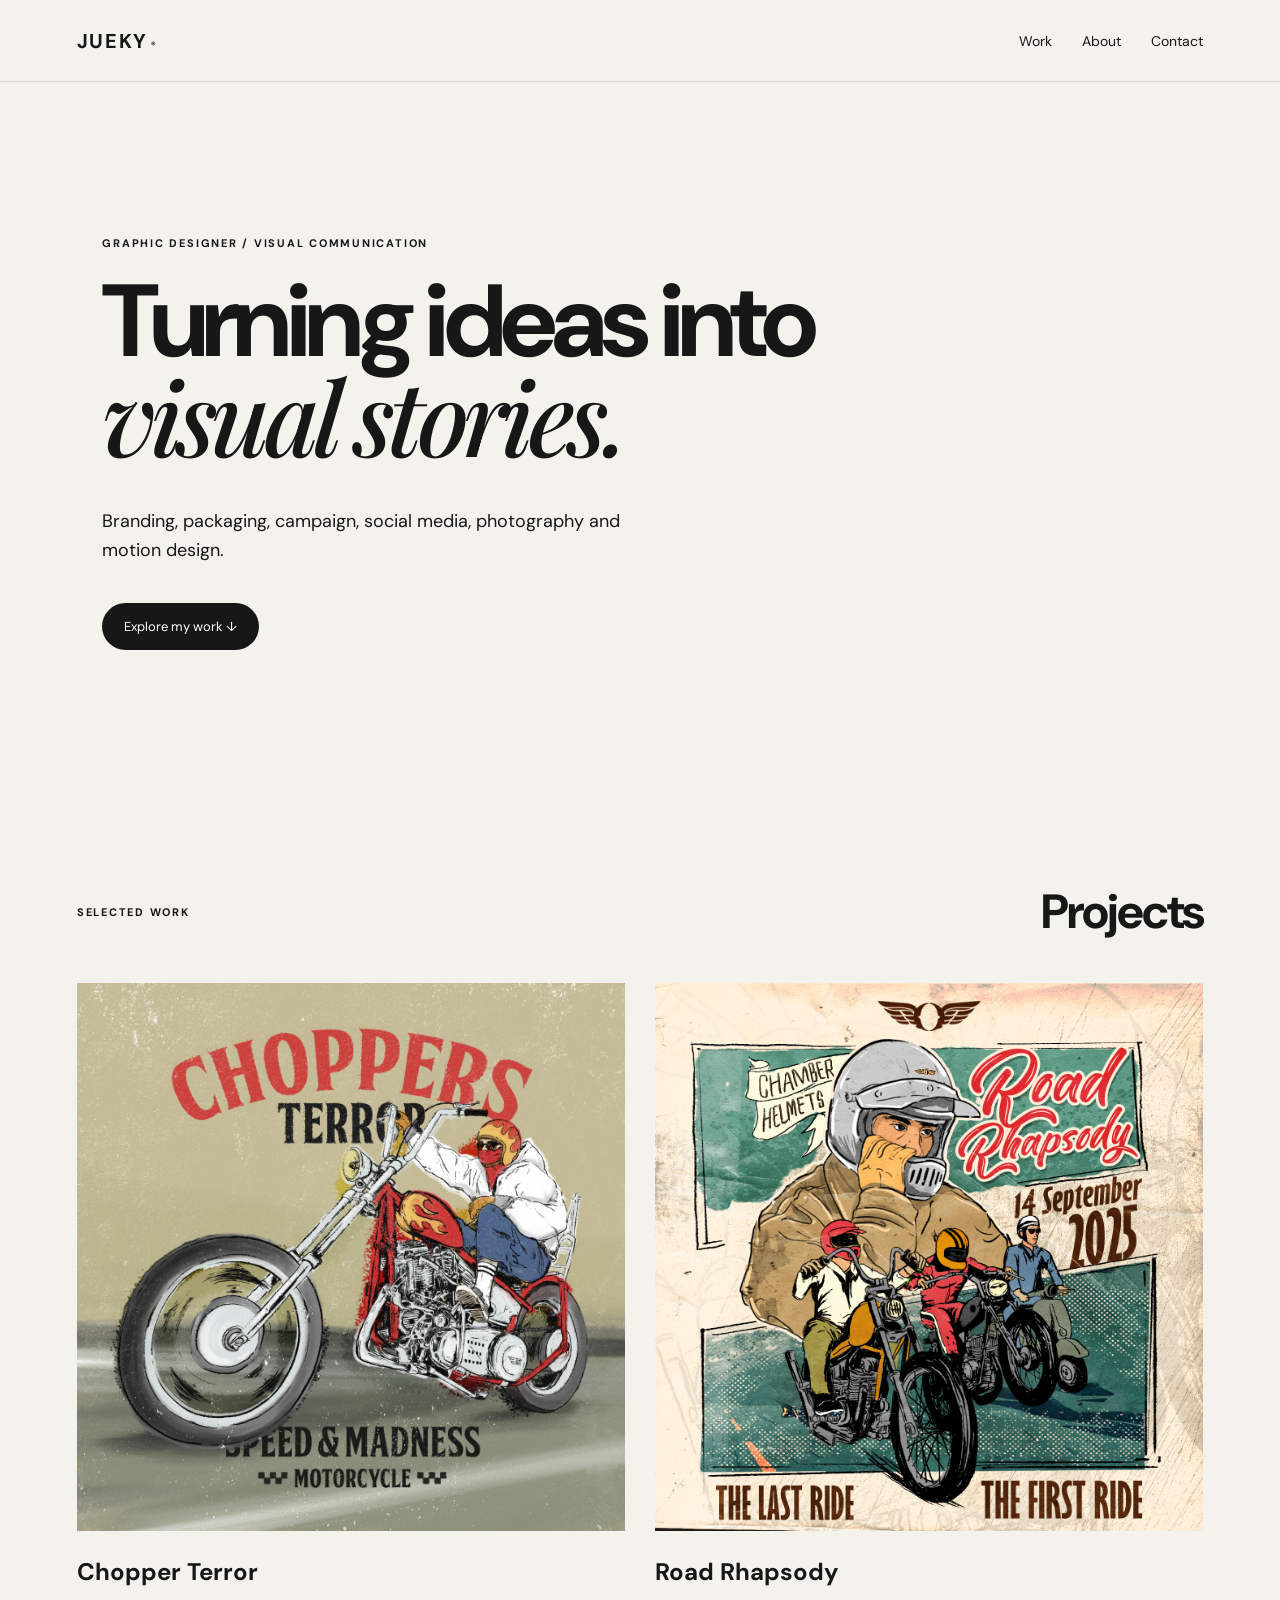
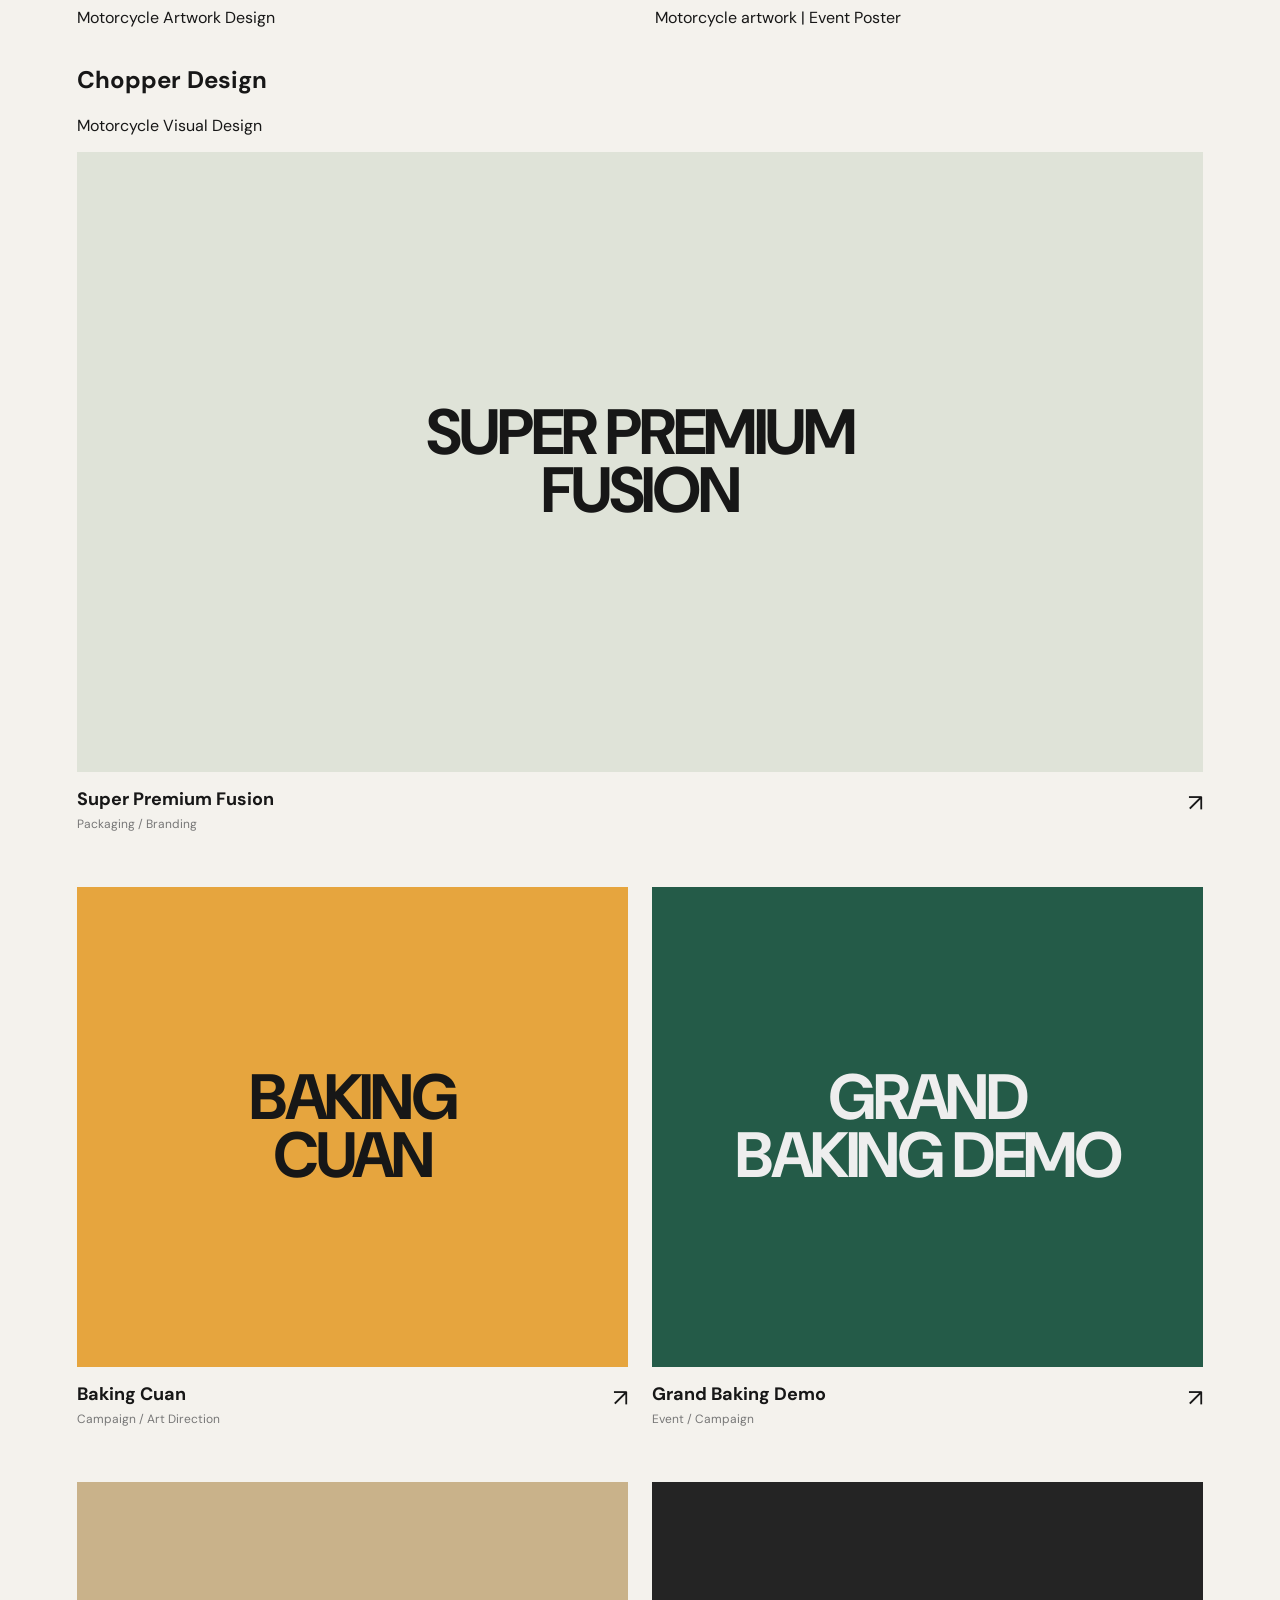
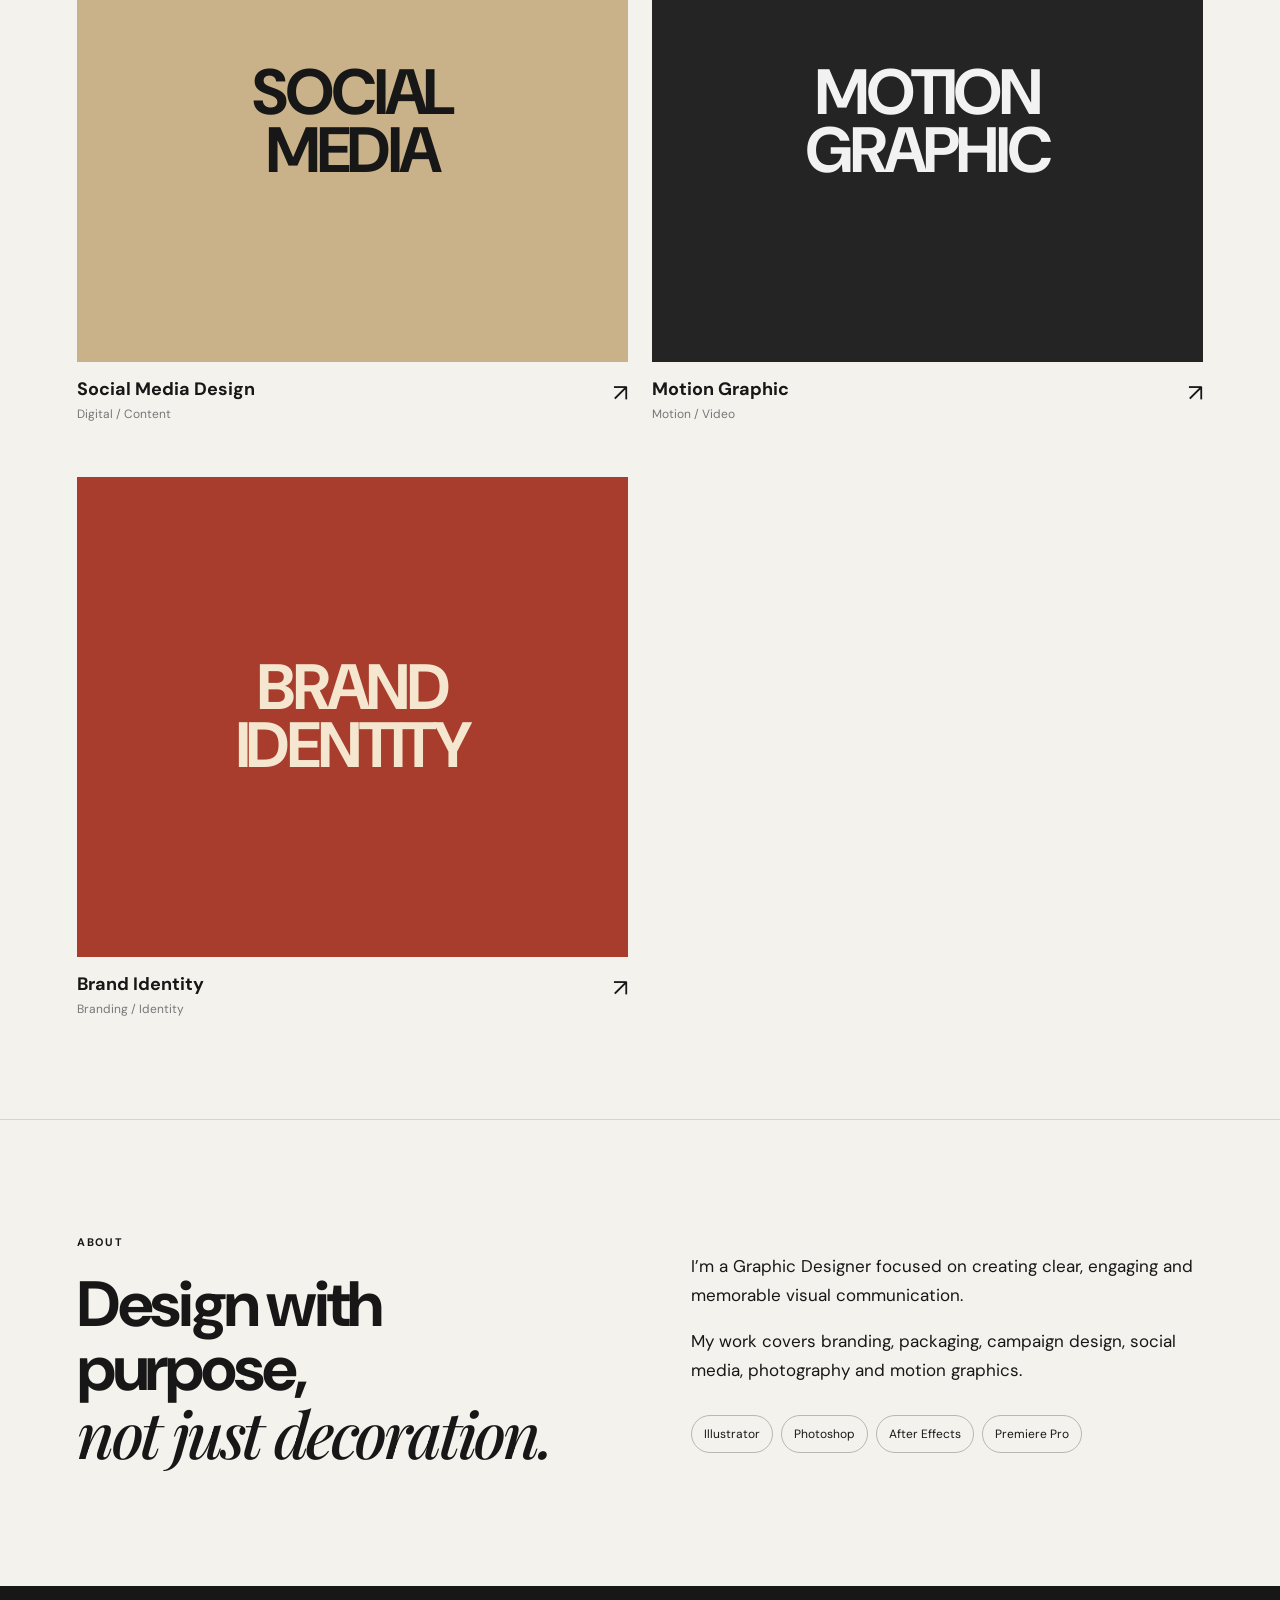
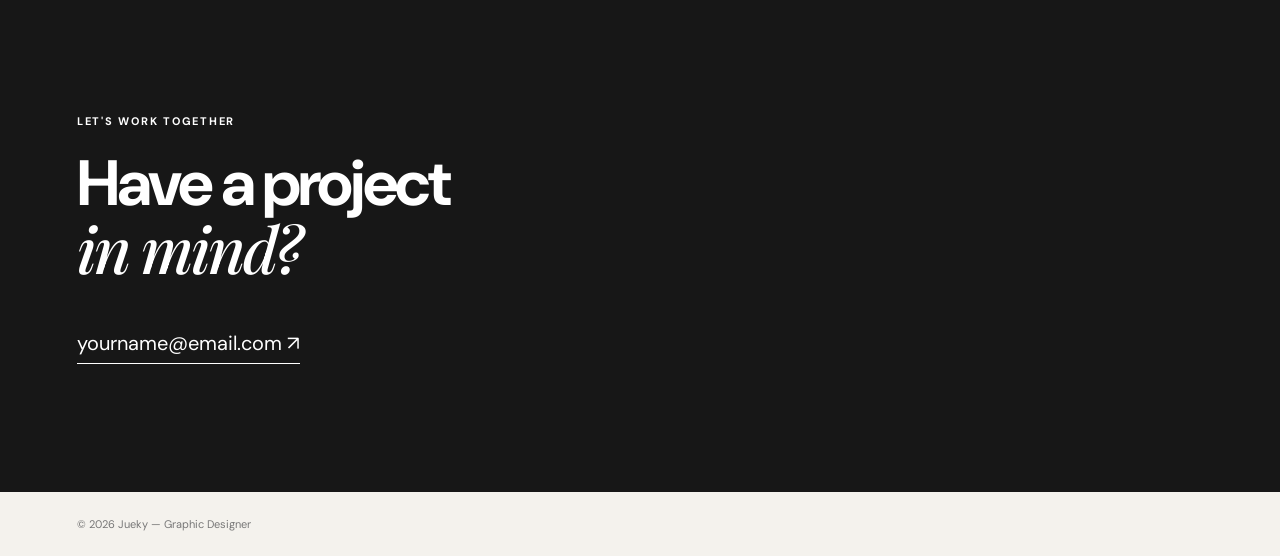
==== index.html @ 204e3066 "Update index.html" ====
<!DOCTYPE html>
<html lang="id">
<head>
  <meta charset="UTF-8">
  <meta name="viewport" content="width=device-width, initial-scale=1.0">
  <title>Jueky — Graphic Designer</title>
  <meta name="description" content="Portfolio Graphic Designer — Branding, Packaging, Campaign, Social Media & Motion.">
  <link rel="stylesheet" href="style.css">
</head>
<body>
<header class="nav">
  <a class="logo" href="index.html">JUEKY<span>®</span></a>
  <nav>
    <a href="#work">Work</a>
    <a href="#about">About</a>
    <a href="#contact">Contact</a>
  </nav>
</header>

<main>
  <section class="hero">
    <p class="eyebrow">GRAPHIC DESIGNER / VISUAL COMMUNICATION</p>
    <h1>Turning ideas into<br><em>visual stories.</em></h1>
    <p class="intro">Branding, packaging, campaign, social media, photography and motion design.</p>
    <a class="button" href="#work">Explore my work ↓</a>
  </section>

  <section id="work" class="work">
    <div class="section-head">
      <p class="eyebrow">SELECTED WORK</p>
      <h2>Projects</h2>
    </div>
<div style="display: flex; gap: 30px; flex-wrap: wrap;">
    <div style="flex: 1; min-width: 300px;">
        <img src="images/CHOPER.jpg"
             alt="Chopper Design"
             style="width:100%; height:auto;">
        <h2>Chopper Terror</h2>
        <p>Motorcycle Artwork Design</p>
    </div>
      <div style="flex: 1; min-width: 300px;">
        <img src="images/Flyer.jpg"
             alt="Flyer Design"
             style="width:100%; height:auto;">
        <h2>Road Rhapsody</h2>
        <p>Motorcycle artwork | Event Poster </p>
    </div>

</div>
<h2>Chopper Design</h2>
<p>Motorcycle Visual Design</p>
    <div class="grid">
      <a class="project project-large" href="project.html?id=super-premium">
        <div class="thumb thumb-1"><span>SUPER PREMIUM<br>FUSION</span></div>
        <div class="project-info"><div><h3>Super Premium Fusion</h3><p>Packaging / Branding</p></div><span>↗</span></div>
      </a>

      <a class="project" href="project.html?id=baking-cuan">
        <div class="thumb thumb-2"><span>BAKING<br>CUAN</span></div>
        <div class="project-info"><div><h3>Baking Cuan</h3><p>Campaign / Art Direction</p></div><span>↗</span></div>
      </a>

      <a class="project" href="project.html?id=grand-baking">
        <div class="thumb thumb-3"><span>GRAND<br>BAKING DEMO</span></div>
        <div class="project-info"><div><h3>Grand Baking Demo</h3><p>Event / Campaign</p></div><span>↗</span></div>
      </a>

      <a class="project" href="project.html?id=social">
        <div class="thumb thumb-4"><span>SOCIAL<br>MEDIA</span></div>
        <div class="project-info"><div><h3>Social Media Design</h3><p>Digital / Content</p></div><span>↗</span></div>
      </a>

      <a class="project" href="project.html?id=motion">
        <div class="thumb thumb-5"><span>MOTION<br>GRAPHIC</span></div>
        <div class="project-info"><div><h3>Motion Graphic</h3><p>Motion / Video</p></div><span>↗</span></div>
      </a>

      <a class="project" href="project.html?id=branding">
        <div class="thumb thumb-6"><span>BRAND<br>IDENTITY</span></div>
        <div class="project-info"><div><h3>Brand Identity</h3><p>Branding / Identity</p></div><span>↗</span></div>
      </a>
    </div>
  </section>

  <section id="about" class="about">
    <div><p class="eyebrow">ABOUT</p><h2>Design with purpose,<br><em>not just decoration.</em></h2></div>
    <div class="about-copy">
      <p>I’m a Graphic Designer focused on creating clear, engaging and memorable visual communication.</p>
      <p>My work covers branding, packaging, campaign design, social media, photography and motion graphics.</p>
      <div class="skills"><span>Illustrator</span><span>Photoshop</span><span>After Effects</span><span>Premiere Pro</span></div>
    </div>
  </section>

  <section id="contact" class="contact">
    <p class="eyebrow">LET'S WORK TOGETHER</p>
    <h2>Have a project<br><em>in mind?</em></h2>
    <a class="contact-link" href="mailto:yourname@email.com">yourname@email.com ↗</a>
  </section>
</main>

<footer>© 2026 Jueky — Graphic Designer</footer>
<script src="script.js"></script>
</body>
</html>
---- style.css ----
@import url('https://fonts.googleapis.com/css2?family=DM+Sans:wght@400;500;700&family=Playfair+Display:ital,wght@0,500;1,500&display=swap');
*{box-sizing:border-box}html{scroll-behavior:smooth}body{margin:0;background:#f4f2ed;color:#171717;font-family:"DM Sans",sans-serif}.nav{height:82px;padding:0 6vw;display:flex;align-items:center;justify-content:space-between;border-bottom:1px solid #d7d4cc;position:sticky;top:0;background:#f4f2edee;backdrop-filter:blur(12px);z-index:10}.logo{font-weight:700;letter-spacing:.08em;color:#171717;text-decoration:none;font-size:20px}.logo span{font-size:9px;margin-left:3px}nav{display:flex;gap:30px}nav a,.back{color:#171717;text-decoration:none;font-size:14px}.hero{padding:12vw 8vw 10vw;max-width:1100px}.eyebrow{font-size:11px;letter-spacing:.16em;font-weight:700;margin:0 0 24px}.hero h1{font-size:clamp(52px,8vw,110px);line-height:.92;letter-spacing:-.055em;margin:0}.hero em,.about em,.contact em{font-family:"Playfair Display",serif;font-weight:500}.intro{font-size:18px;max-width:520px;line-height:1.6;margin:38px 0}.button{display:inline-block;background:#171717;color:#fff;text-decoration:none;padding:15px 22px;border-radius:100px;font-size:13px}.work{padding:8vw 6vw}.section-head{display:flex;align-items:end;justify-content:space-between;margin-bottom:40px}.section-head h2{font-size:48px;margin:0;letter-spacing:-.04em}.grid{display:grid;grid-template-columns:repeat(2,1fr);gap:55px 24px}.project{text-decoration:none;color:#171717;display:block}.project-large{grid-column:span 2}.thumb{height:480px;display:flex;align-items:center;justify-content:center;font-size:clamp(30px,5vw,70px);font-weight:700;line-height:.9;letter-spacing:-.05em;padding:30px;transition:transform .4s ease;overflow:hidden}.project-large .thumb{height:620px}.thumb span{text-align:center}.thumb-1{background:#dfe3d8}.thumb-2{background:#e6a53e}.thumb-3{background:#245b48;color:#eee}.thumb-4{background:#c9b28a}.thumb-5{background:#242424;color:#f2f2f2}.thumb-6{background:#a83d2d;color:#f5e6cf}.project:hover .thumb{transform:translateY(-8px)}.project-info{display:flex;justify-content:space-between;align-items:start;padding-top:15px}.project-info h3{font-size:18px;margin:0 0 5px}.project-info p{font-size:12px;color:#777;margin:0}.project-info>span{font-size:24px}.about{border-top:1px solid #d7d4cc;padding:9vw 6vw;display:grid;grid-template-columns:1fr 1fr;gap:8vw}.about h2,.contact h2{font-size:clamp(38px,5vw,70px);line-height:1;margin:0;letter-spacing:-.05em}.about-copy{max-width:550px;font-size:17px;line-height:1.7}.skills{display:flex;flex-wrap:wrap;gap:8px;margin-top:30px}.skills span{border:1px solid #bbb7ae;padding:8px 12px;border-radius:50px;font-size:12px}.contact{background:#171717;color:#fff;padding:10vw 6vw}.contact-link{display:inline-block;color:#fff;margin-top:45px;font-size:20px;border-bottom:1px solid #fff;text-decoration:none;padding-bottom:7px}footer{padding:25px 6vw;font-size:11px;color:#777}.case{padding:8vw 8vw}.case-top{max-width:900px}.case h1{font-size:clamp(52px,8vw,110px);line-height:.9;letter-spacing:-.055em;margin:0}.case-intro{font-size:20px;line-height:1.5;max-width:700px;margin:35px 0 70px}.case-hero{height:65vh;display:flex;align-items:center;justify-content:center;font-size:clamp(35px,7vw,100px);font-weight:700;line-height:.9;letter-spacing:-.05em;text-align:center}.case-meta{display:grid;grid-template-columns:repeat(3,1fr);border-bottom:1px solid #d7d4cc;padding:35px 0;gap:20px}.case-meta small{display:block;font-size:10px;letter-spacing:.15em;color:#777;margin-bottom:10px}.case-meta strong{font-size:14px}.case-body{display:grid;grid-template-columns:1fr 1fr;gap:8vw;padding:8vw 0}.case-body h2{font-size:35px;margin:0}.case-body p{font-size:17px;line-height:1.8;margin:0}.case-images{display:grid;grid-template-columns:1fr 1fr;gap:20px}.placeholder{height:430px;background:#dedbd4;display:flex;align-items:center;justify-content:center;color:#999;font-size:11px;letter-spacing:.12em}.back{font-size:13px}@media(max-width:700px){.nav{height:70px;padding:0 5vw}nav{gap:15px}nav a{font-size:12px}.hero{padding:22vw 6vw 18vw}.grid{grid-template-columns:1fr;gap:40px}.project-large{grid-column:auto}.thumb,.project-large .thumb{height:380px}.about,.case-body{grid-template-columns:1fr;gap:45px}.section-head{display:block}.section-head h2{margin-top:10px}.case{padding:15vw 6vw}.case-hero{height:45vh}.case-meta{grid-template-columns:1fr}.case-images{grid-template-columns:1fr}.placeholder{height:300px}}
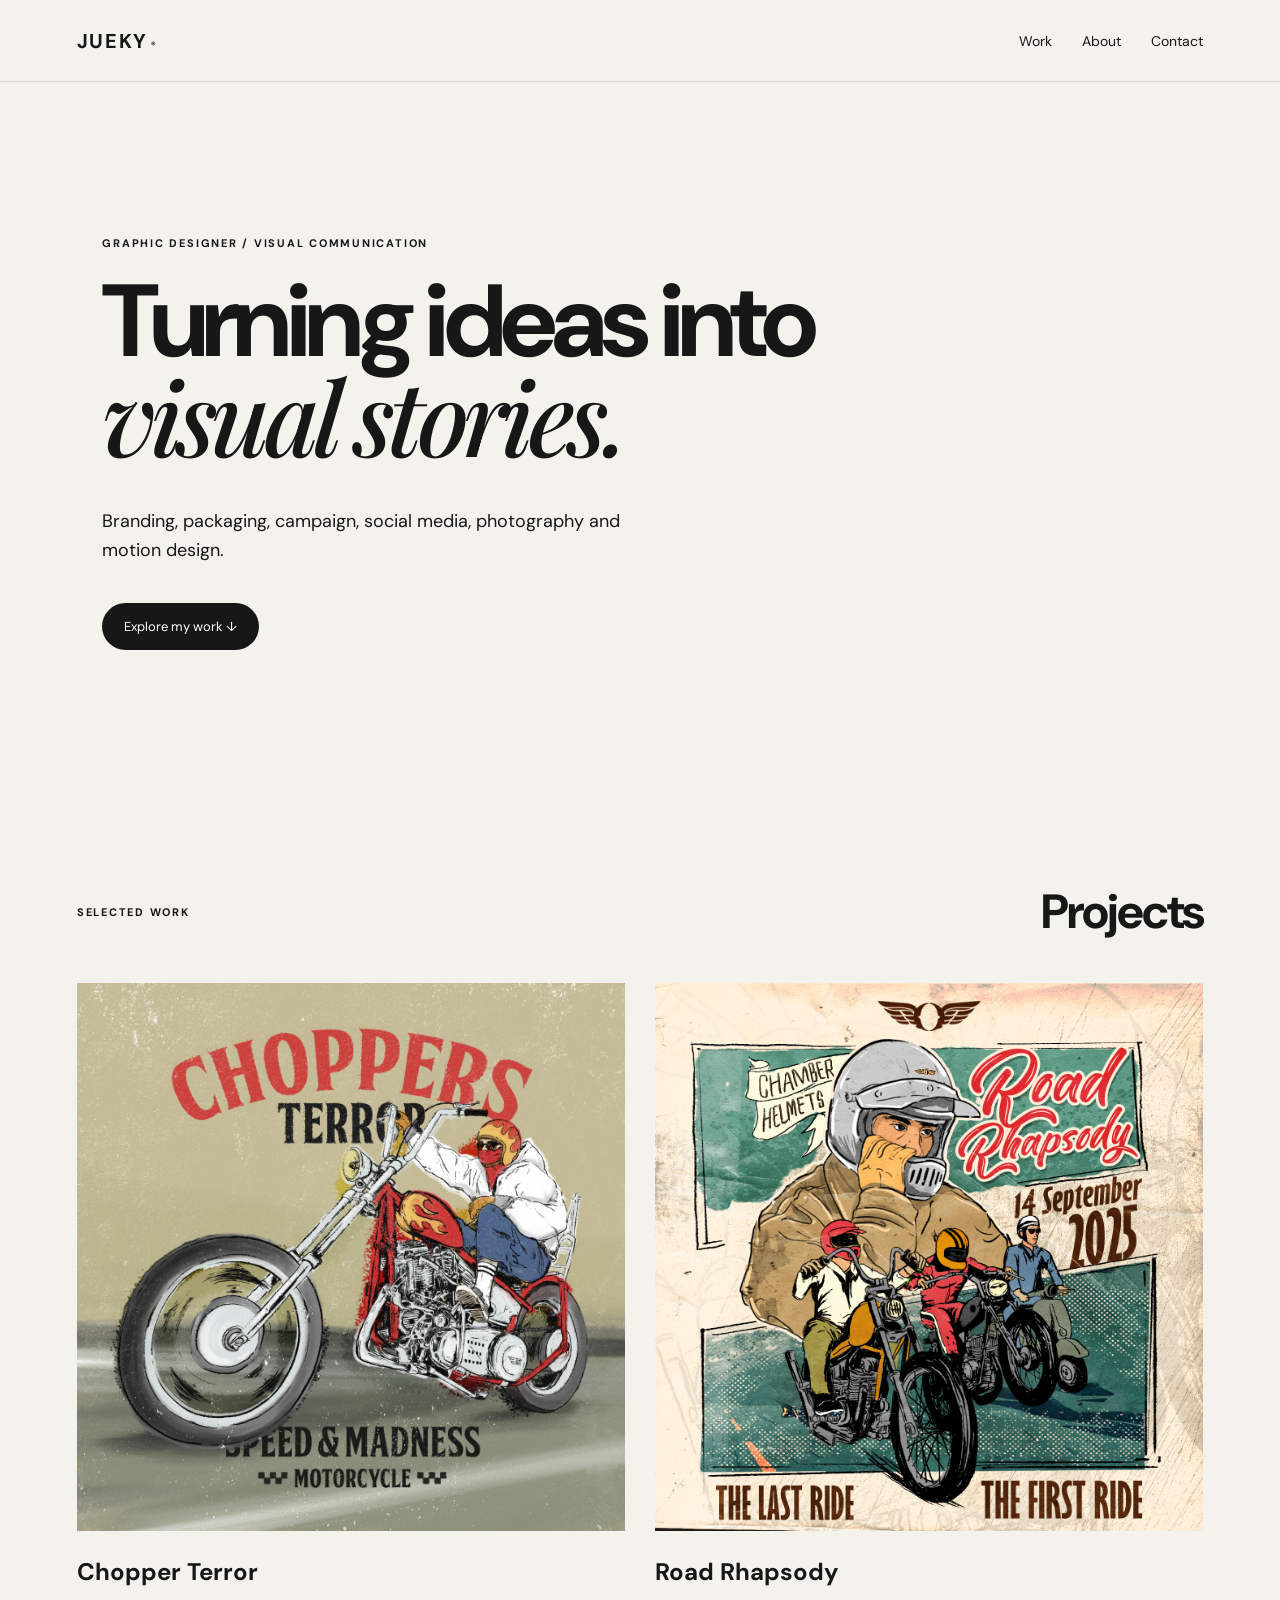
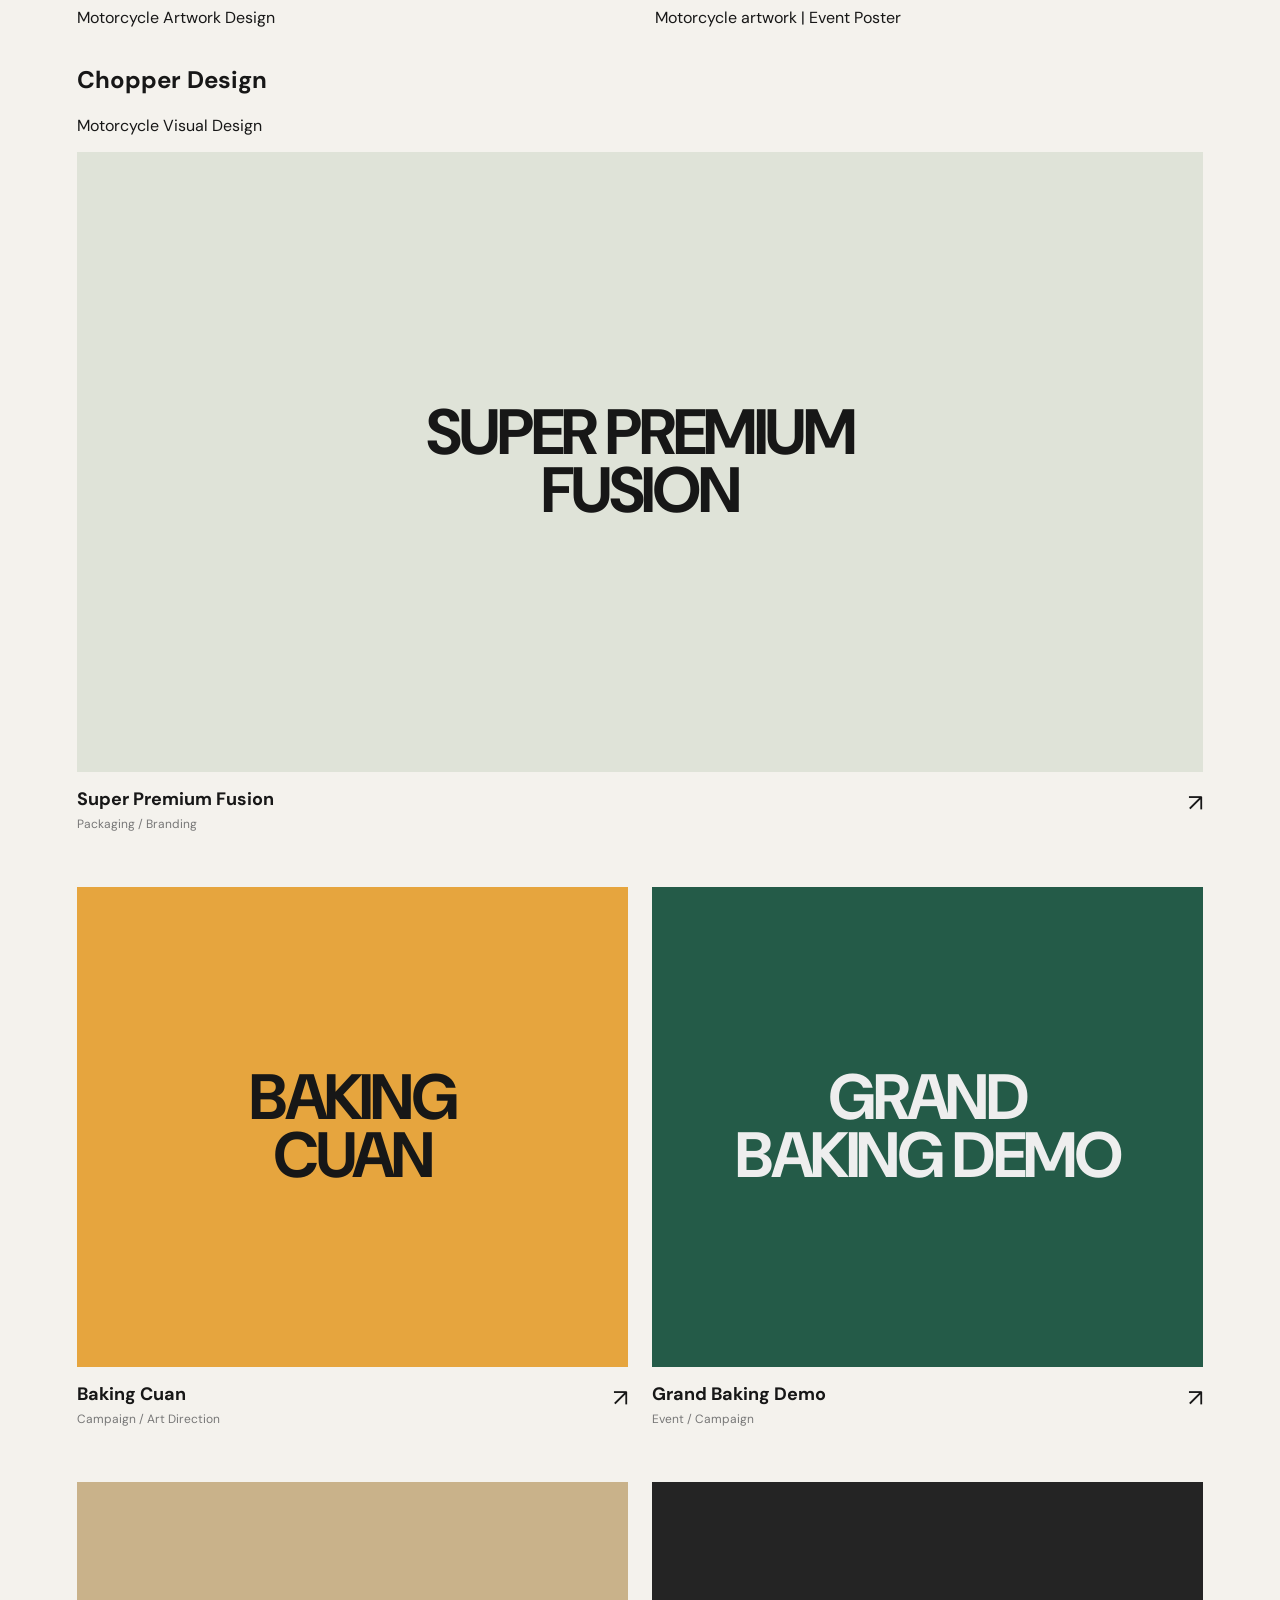
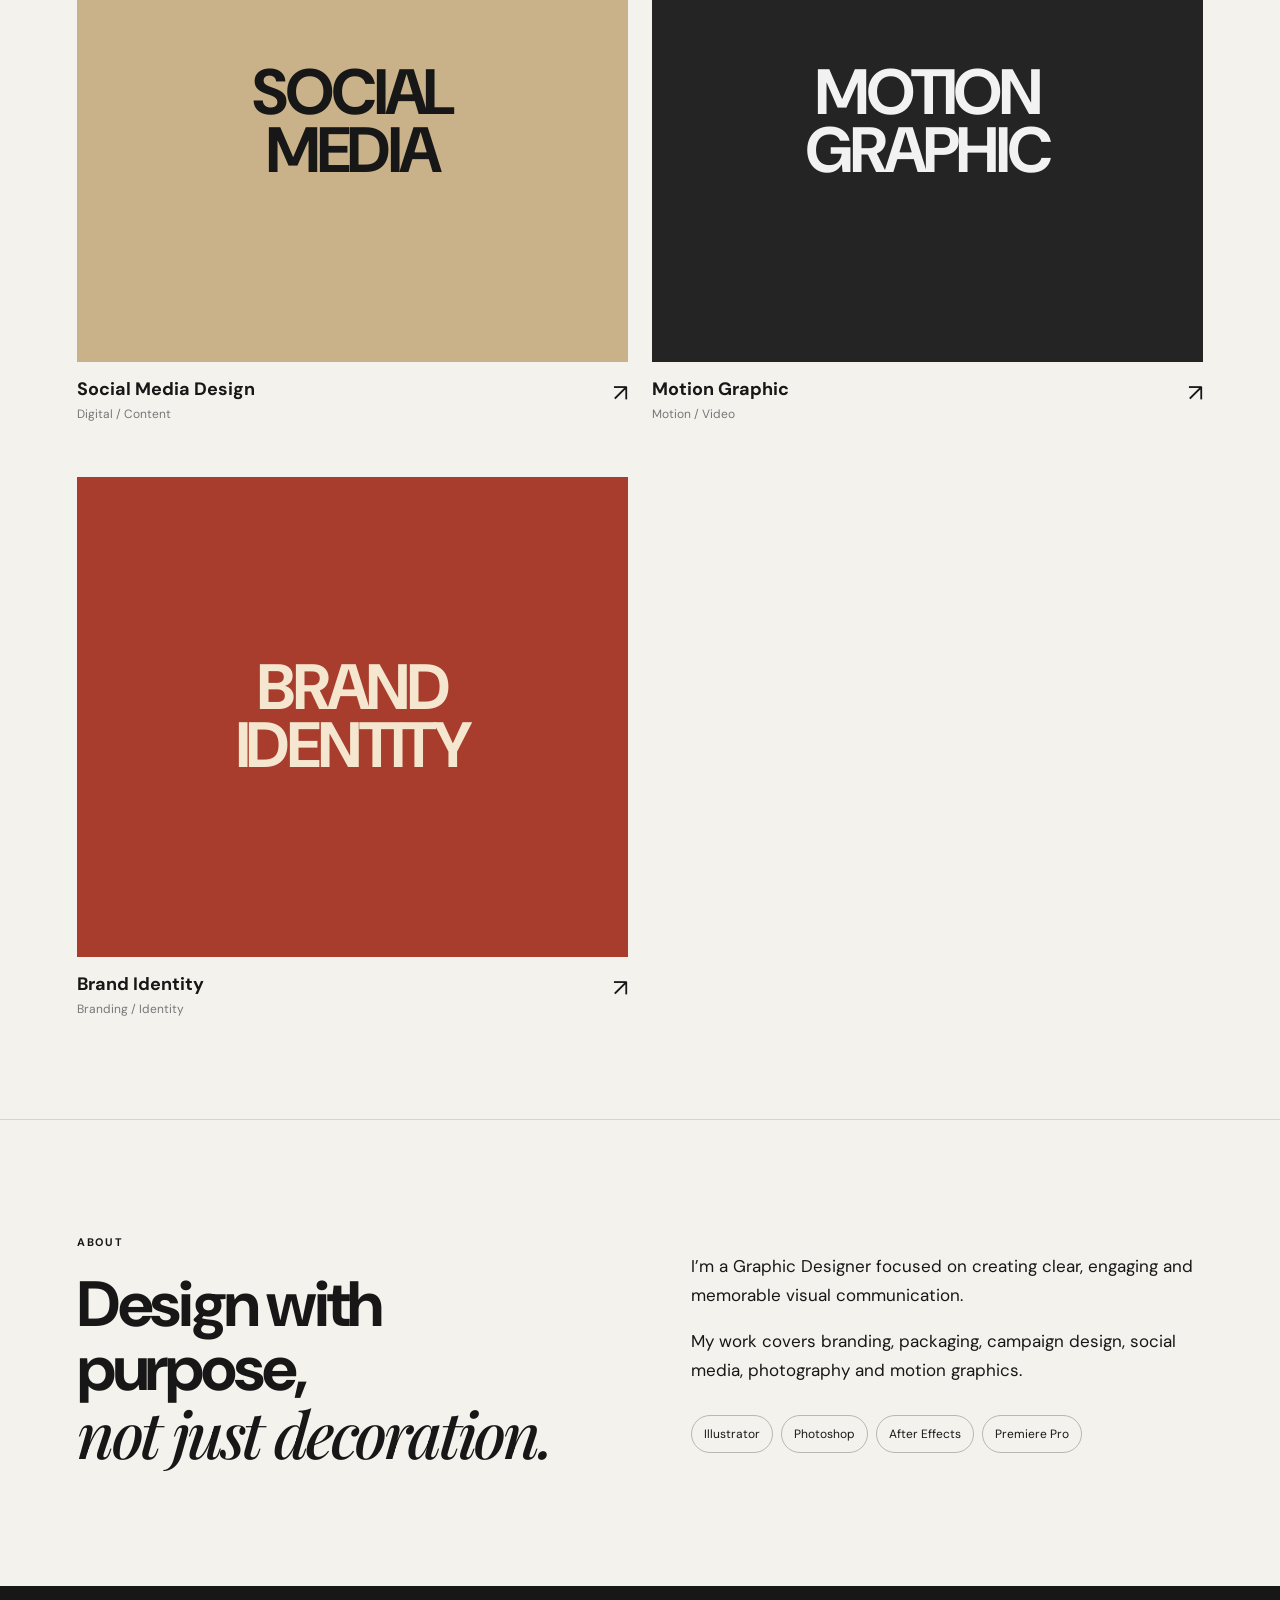
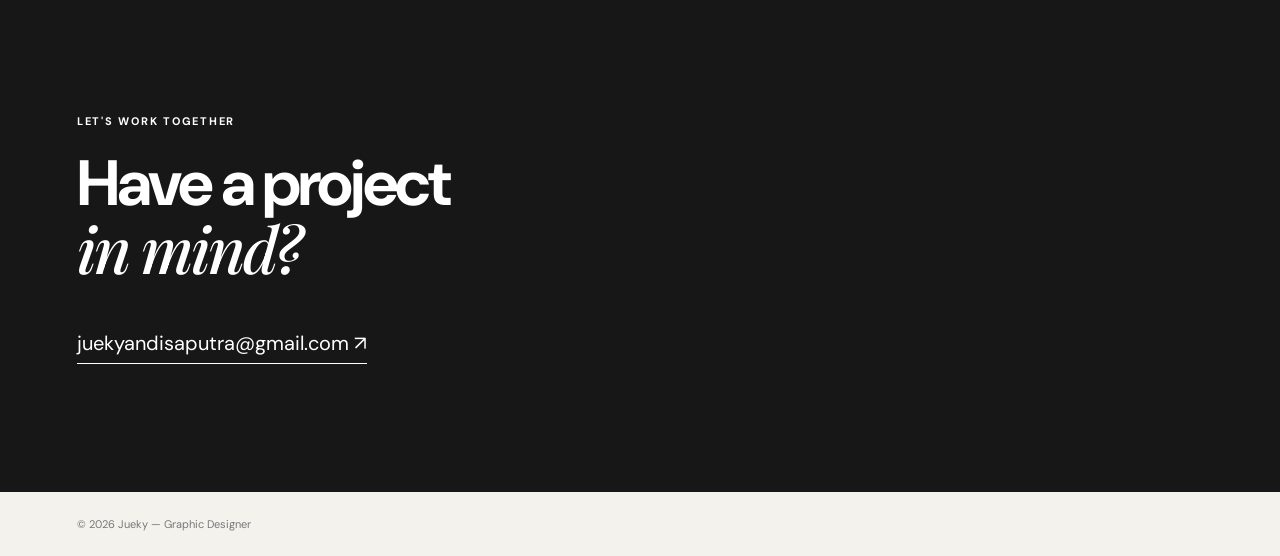
==== commit ca20faa6: "Update index.html" ====
--- a/index.html
+++ b/index.html
@@ -94,7 +94,7 @@
   <section id="contact" class="contact">
     <p class="eyebrow">LET'S WORK TOGETHER</p>
     <h2>Have a project<br><em>in mind?</em></h2>
-    <a class="contact-link" href="mailto:yourname@email.com">yourname@email.com ↗</a>
+    <a class="contact-link" href="mailto:juekyandisaputra@gmail.com">juekyandisaputra@gmail.com ↗</a>
   </section>
 </main>
 
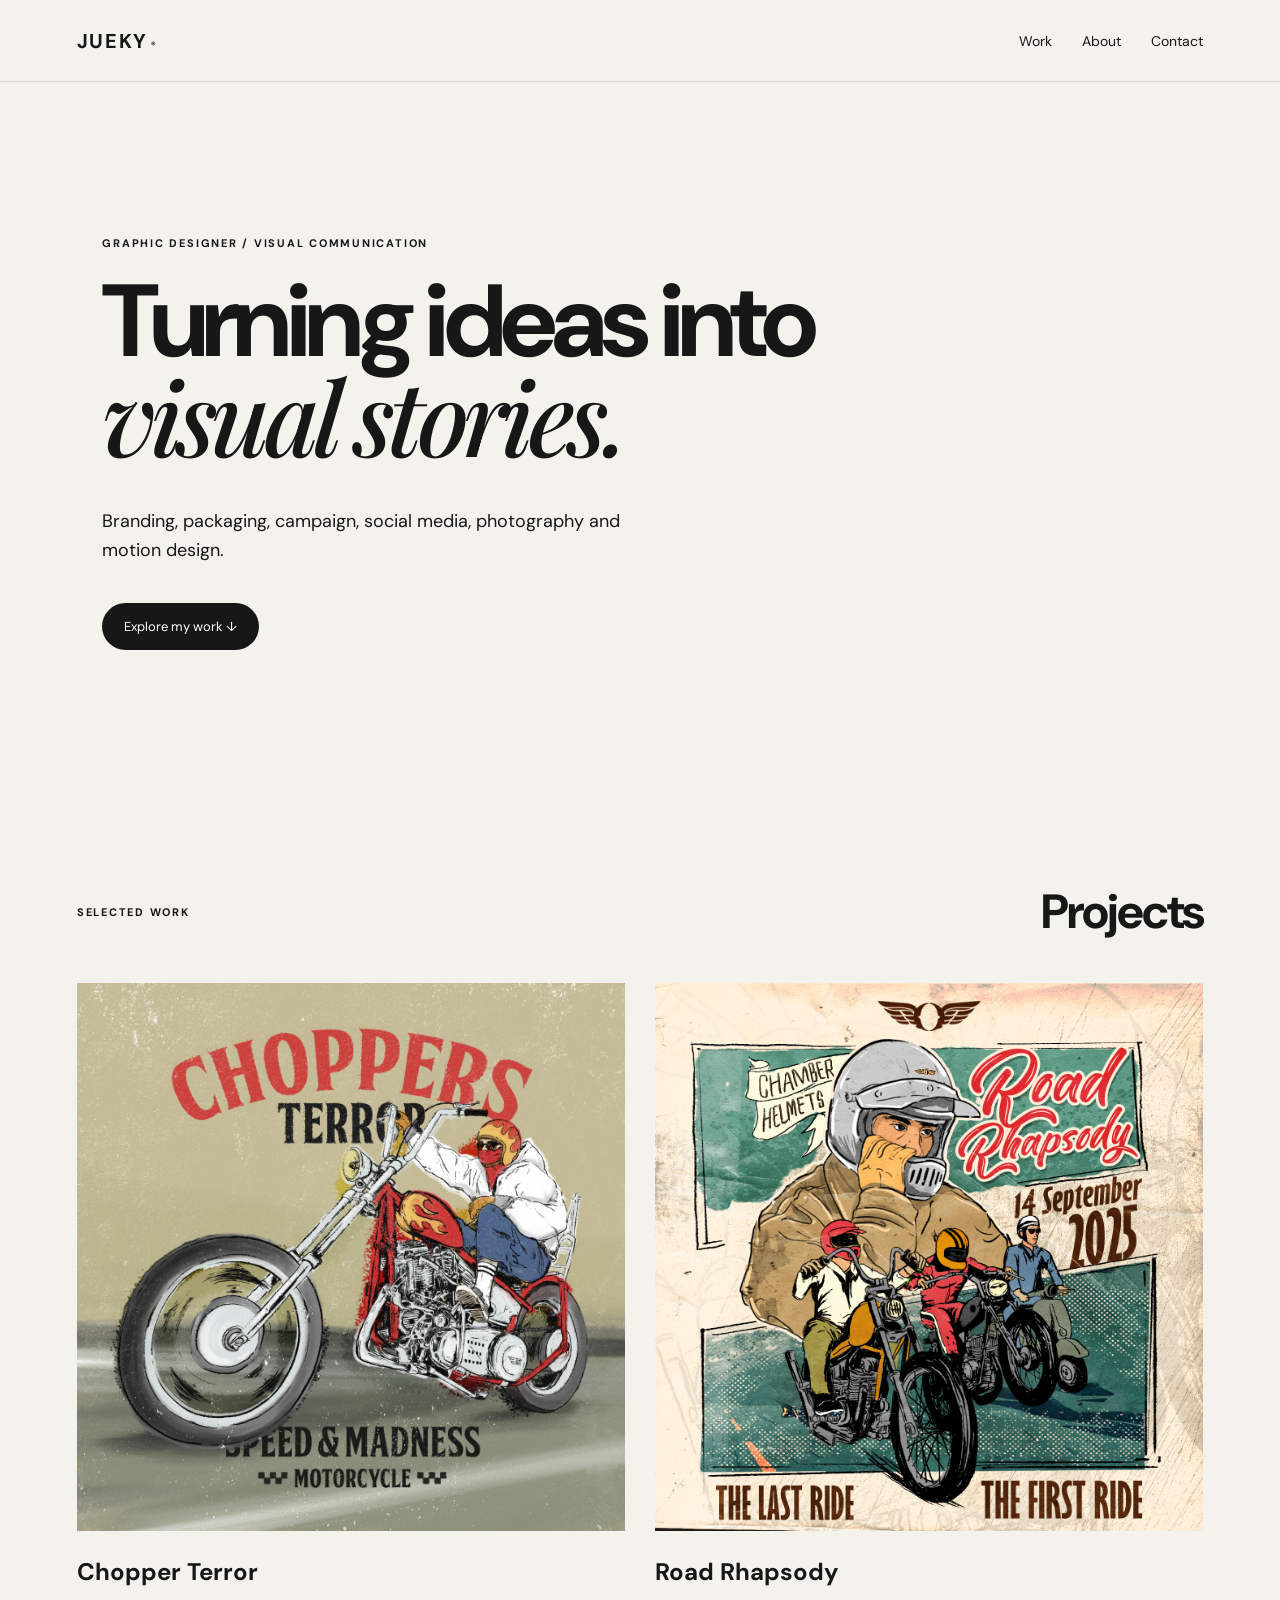
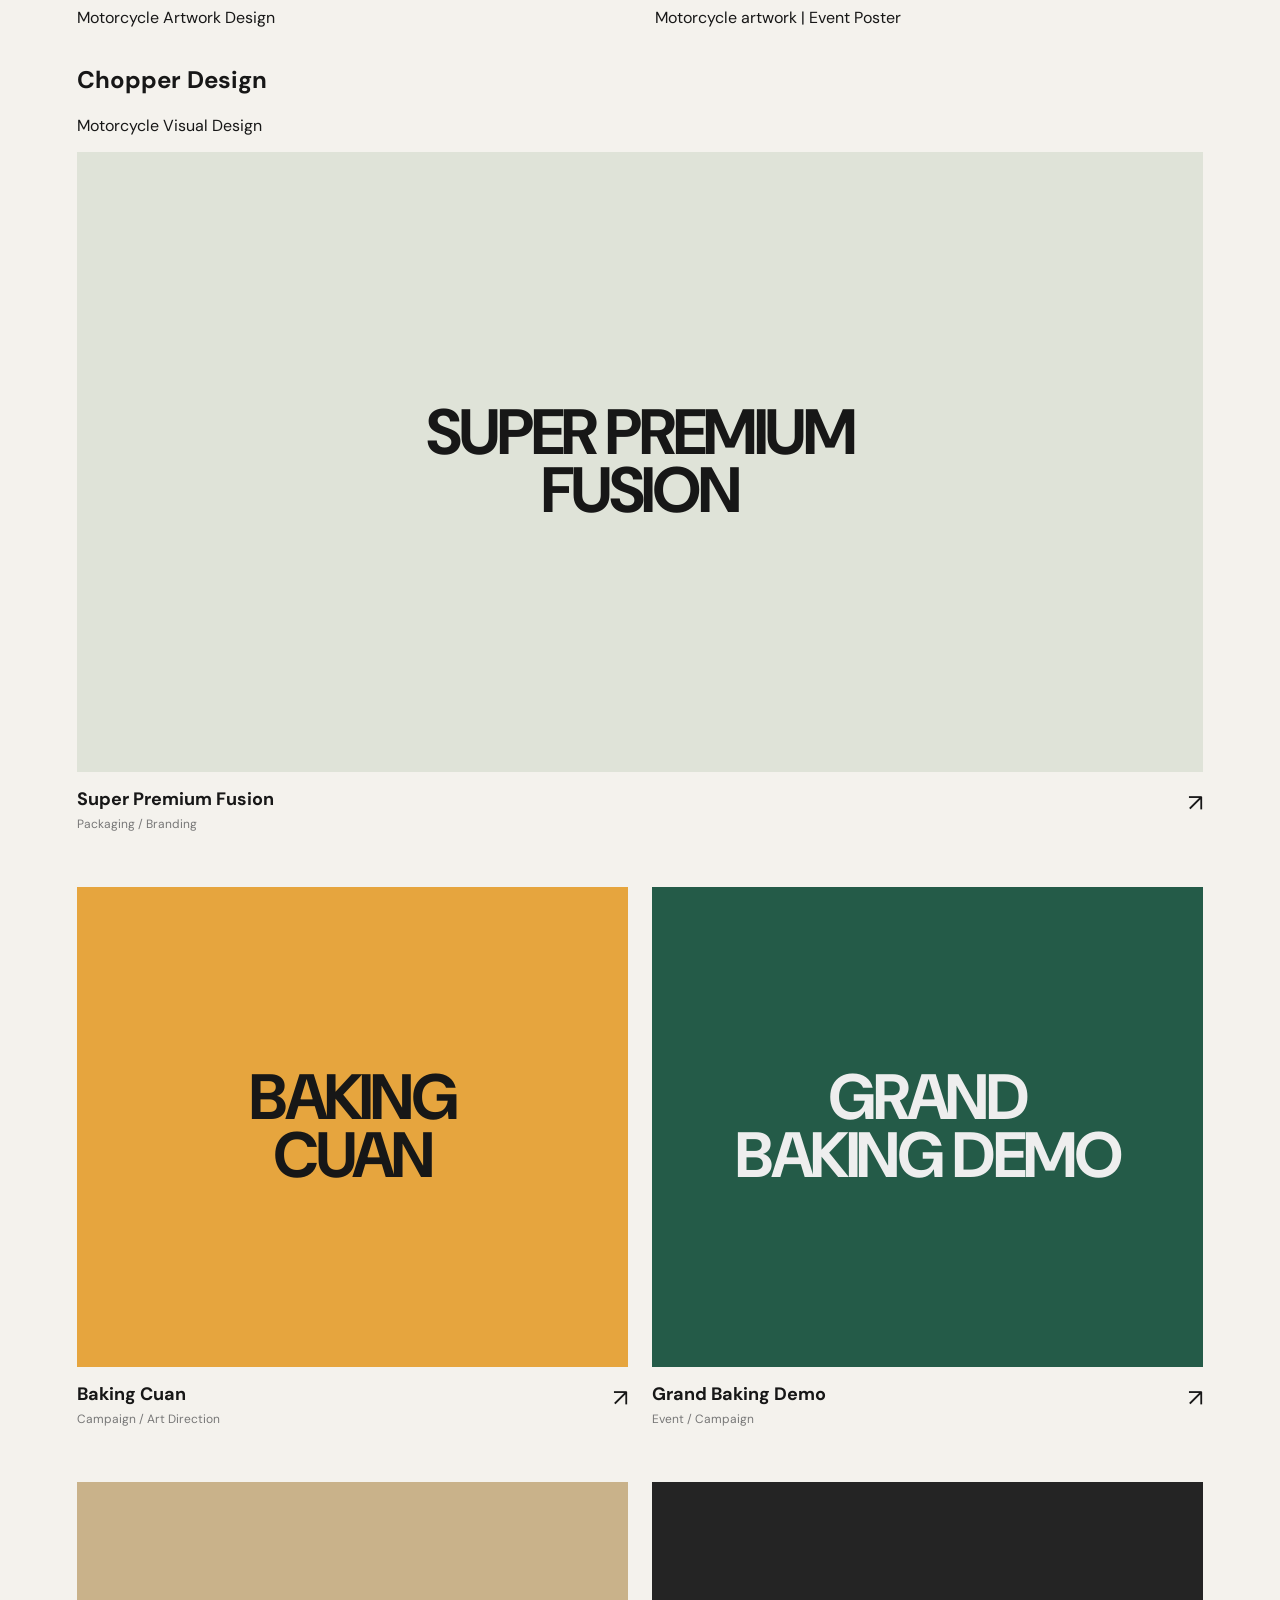
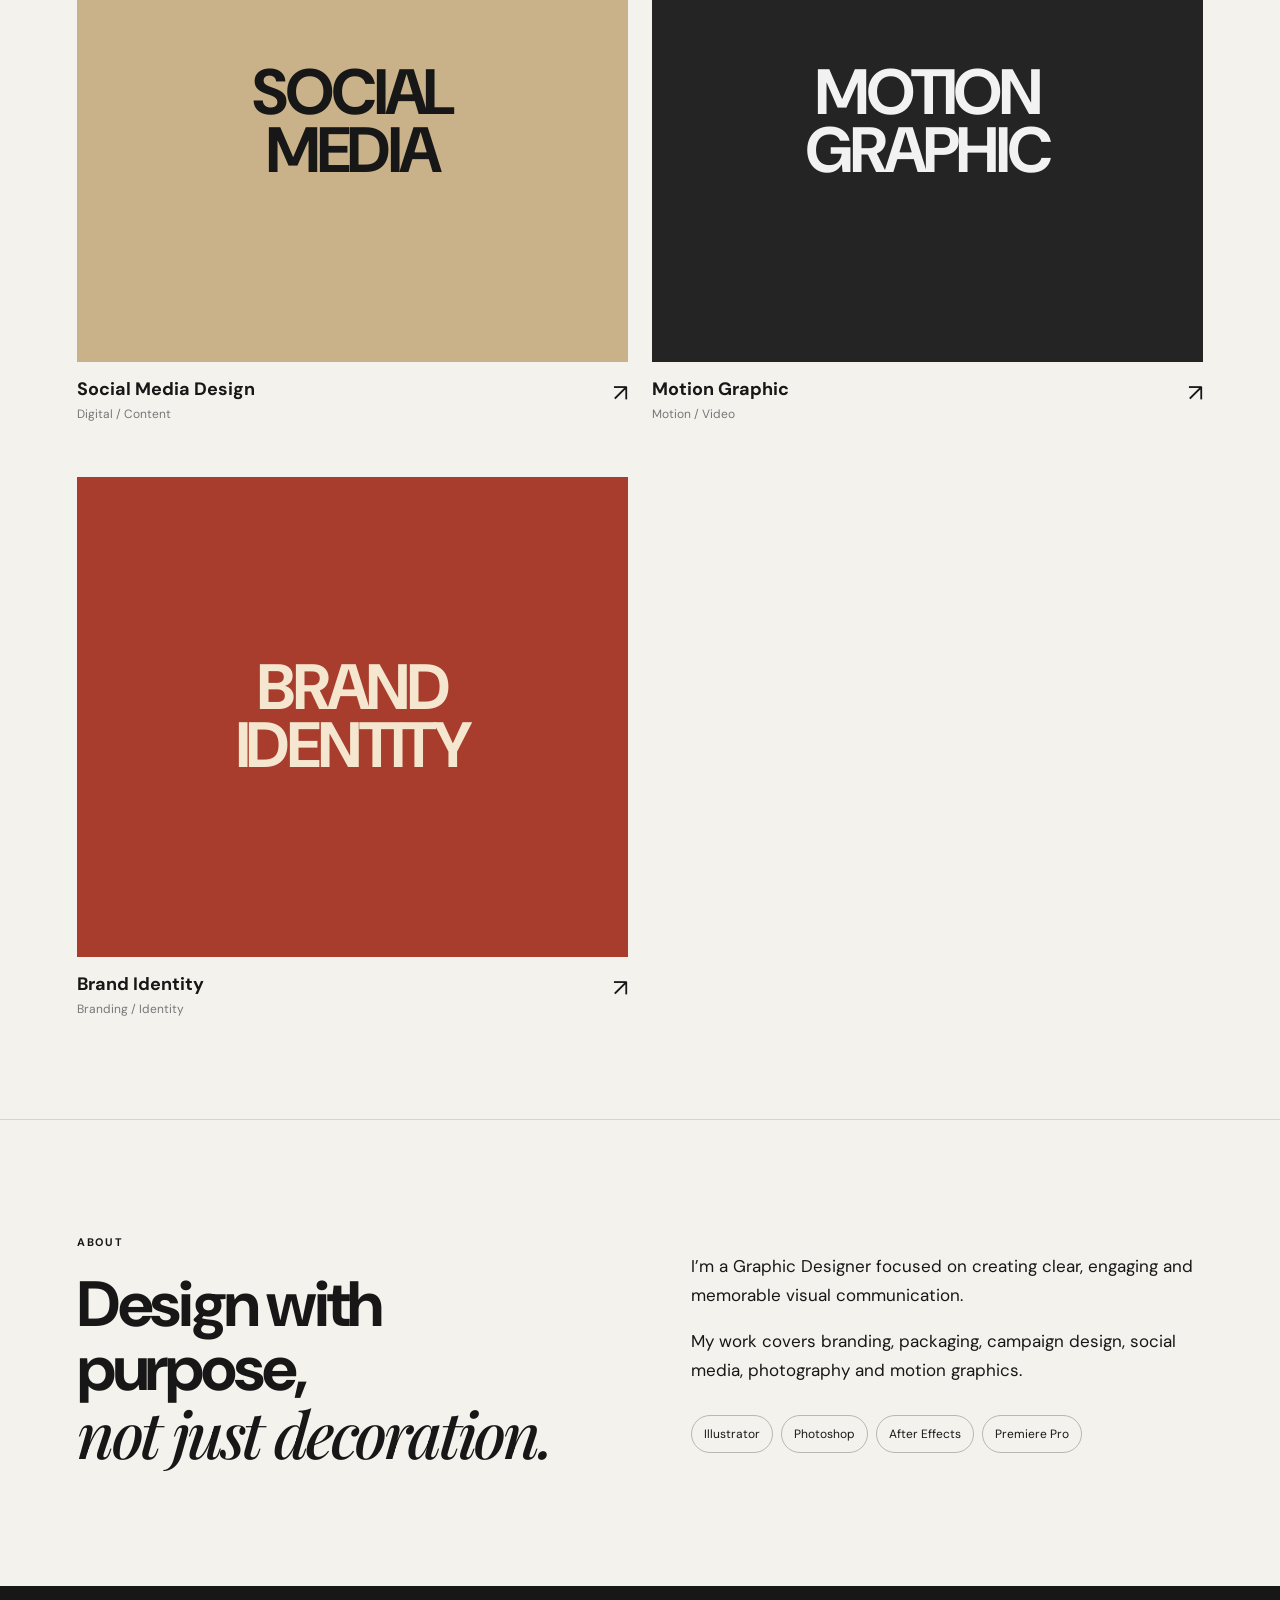
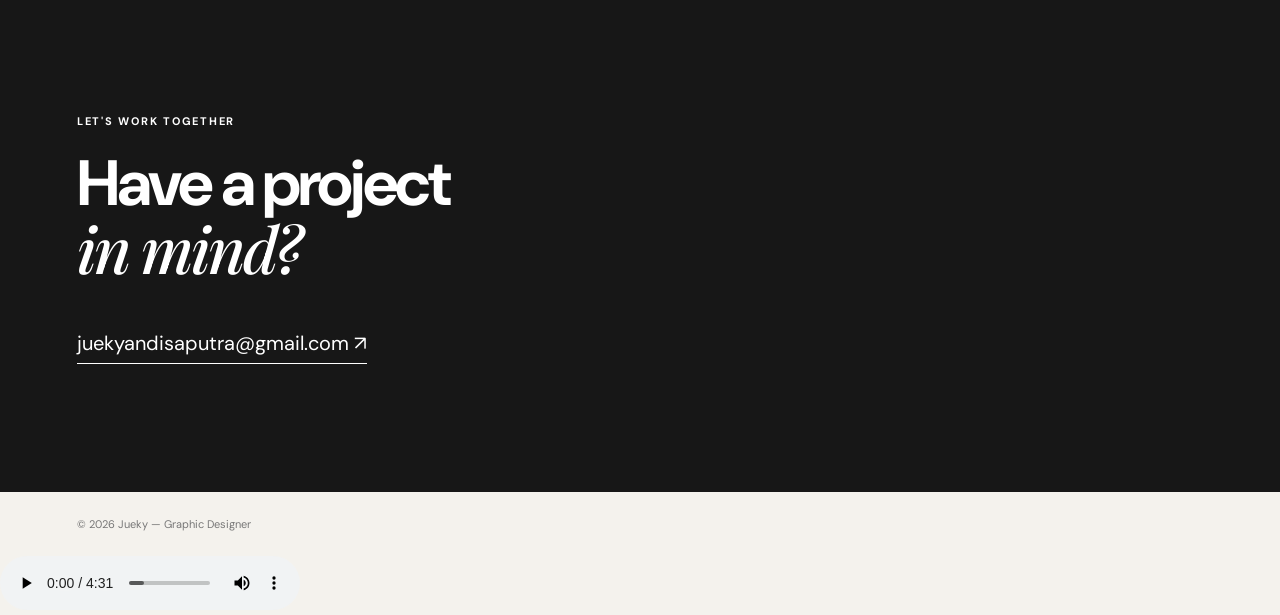
==== commit 8940735c: "Update index.html" ====
--- a/index.html
+++ b/index.html
@@ -100,5 +100,8 @@
 
 <footer>© 2026 Jueky — Graphic Designer</footer>
 <script src="script.js"></script>
+<audio autoplay loop controls>
+    <source src="images/Jenny-menangisi.mp3" type="audio/mpeg">
+</audio>
 </body>
 </html>
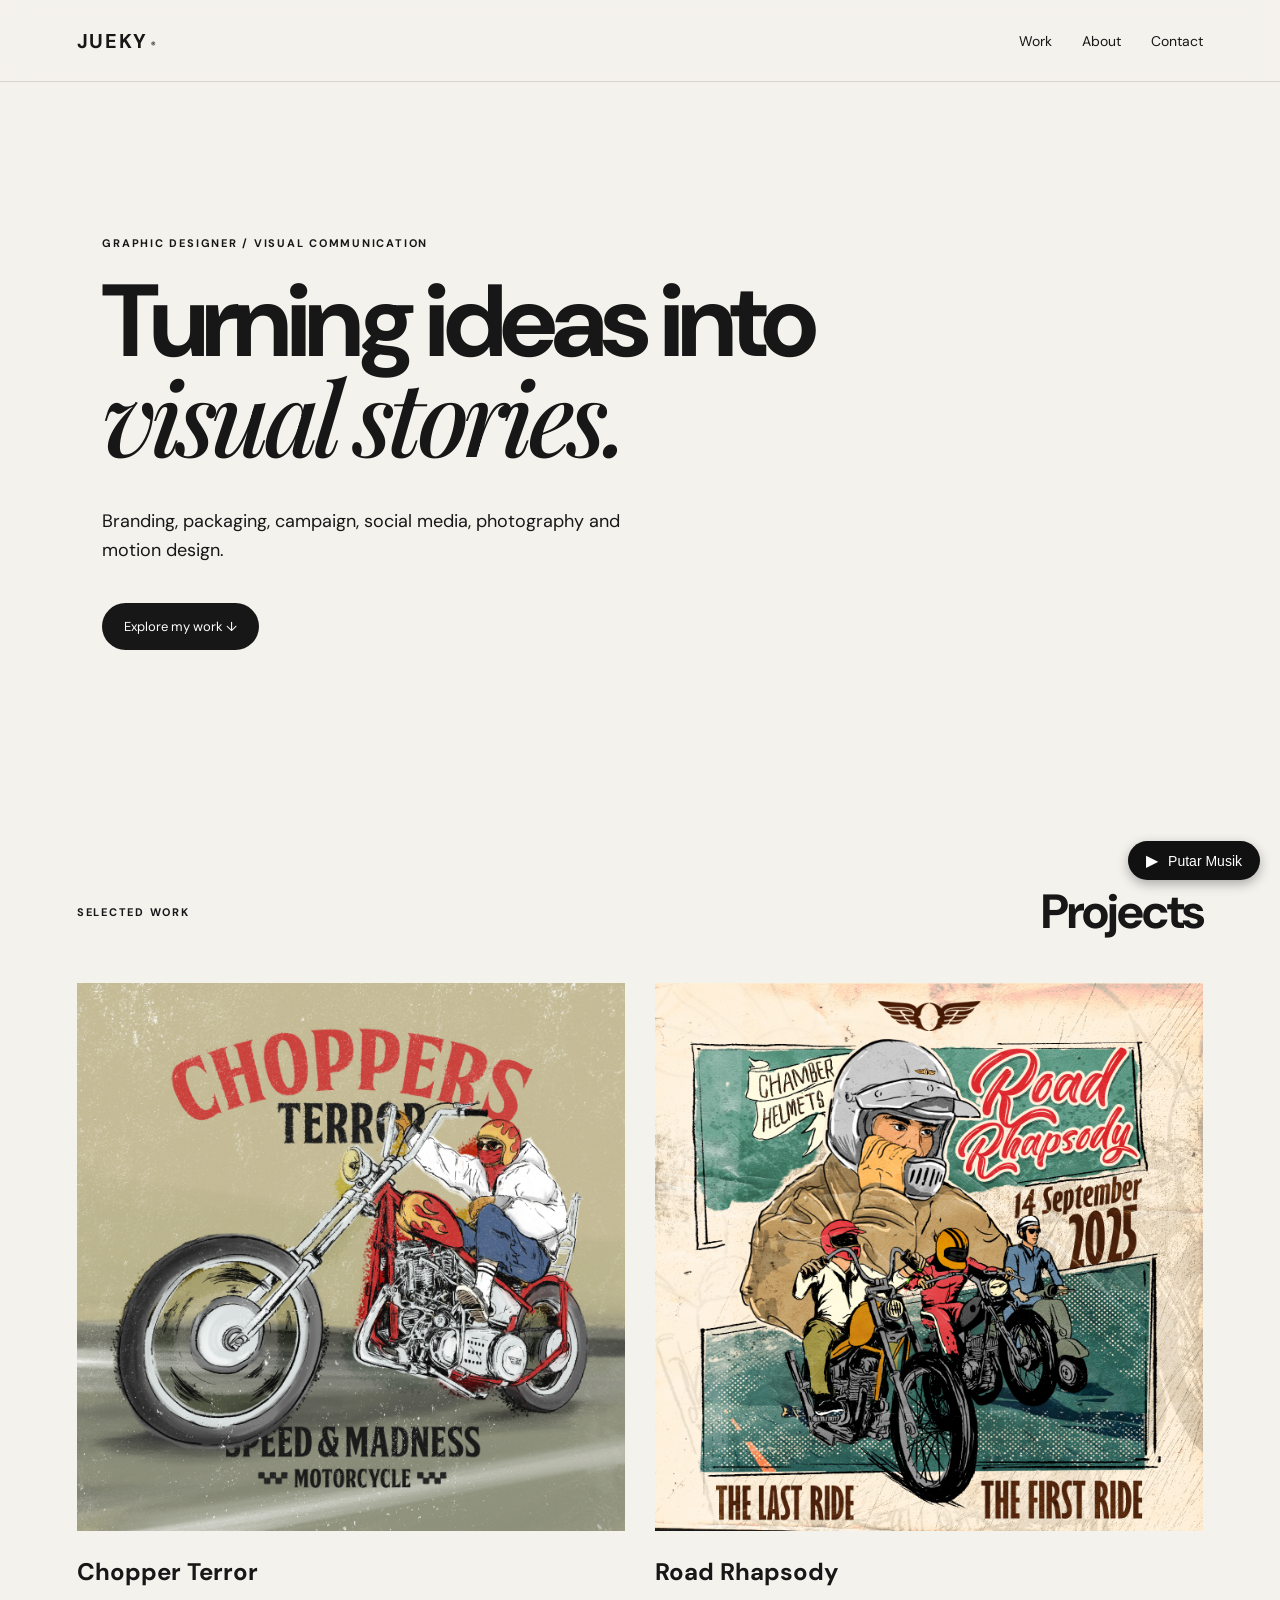
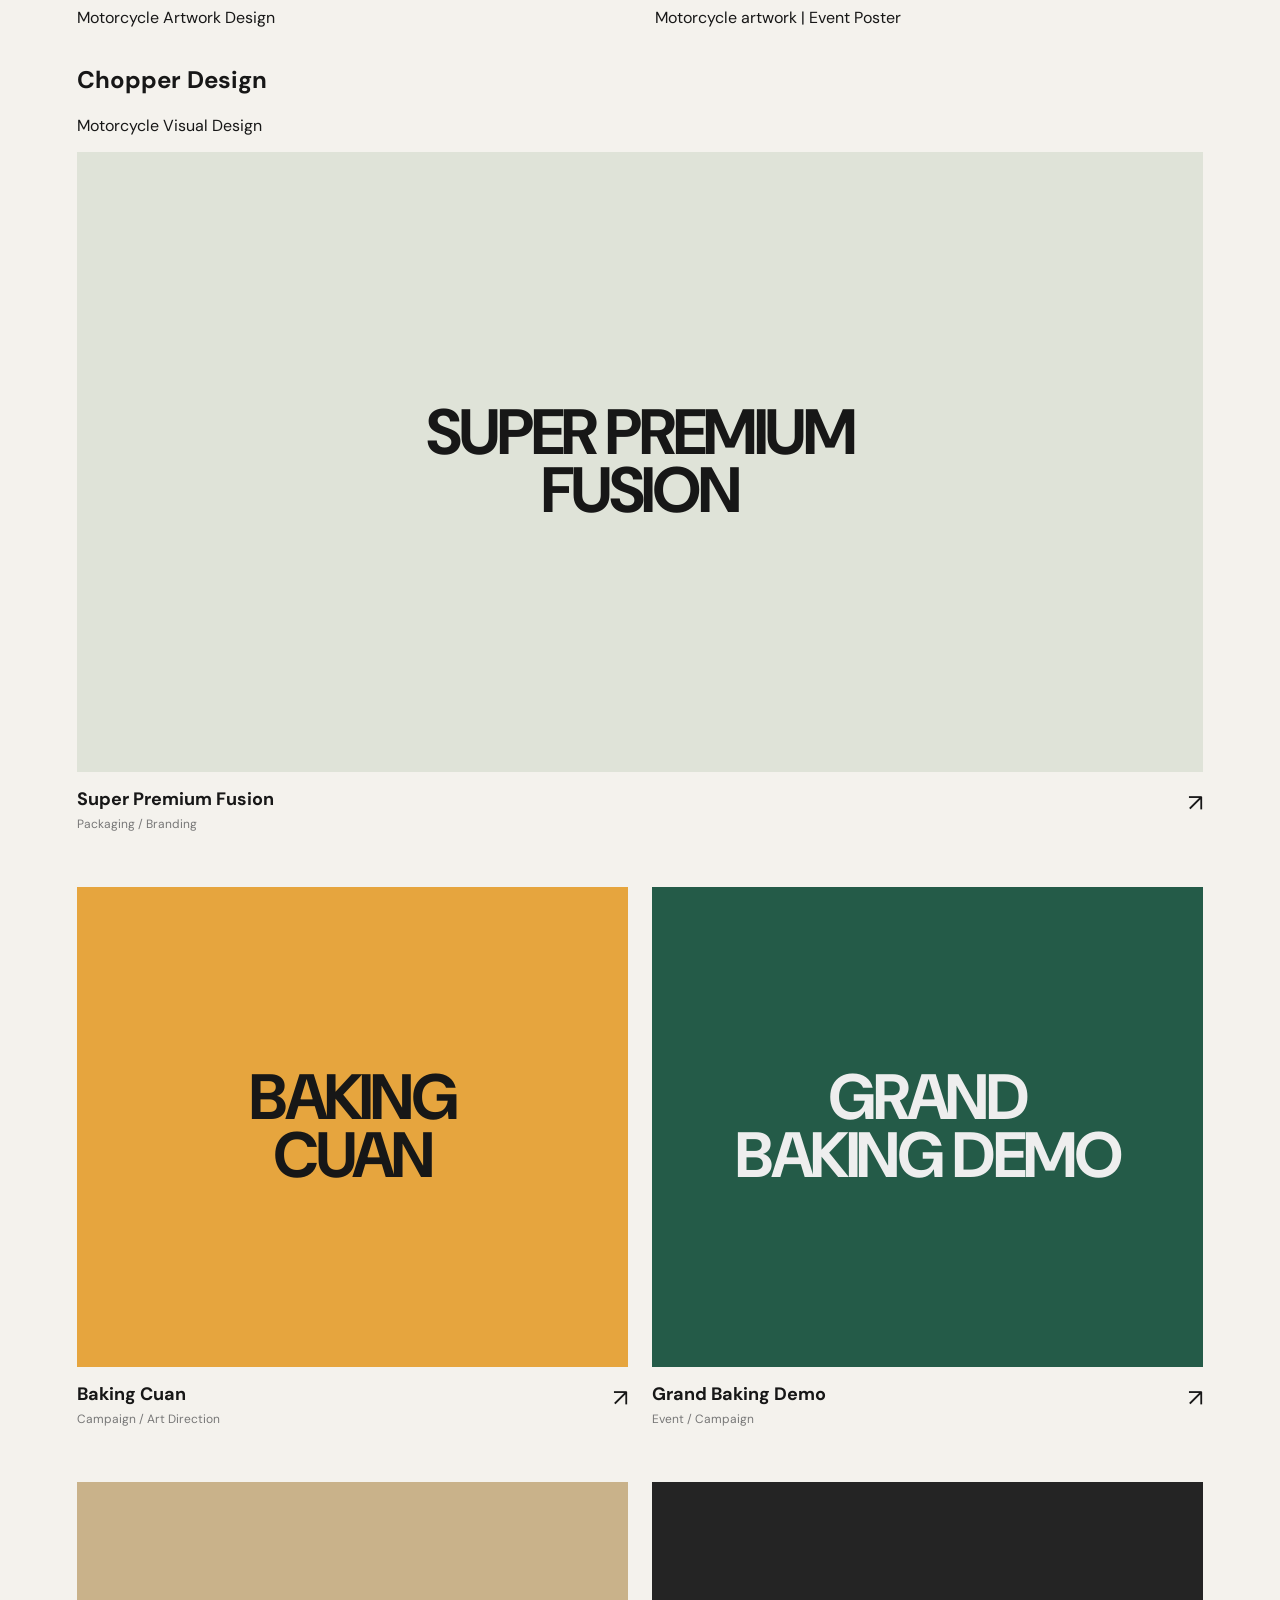
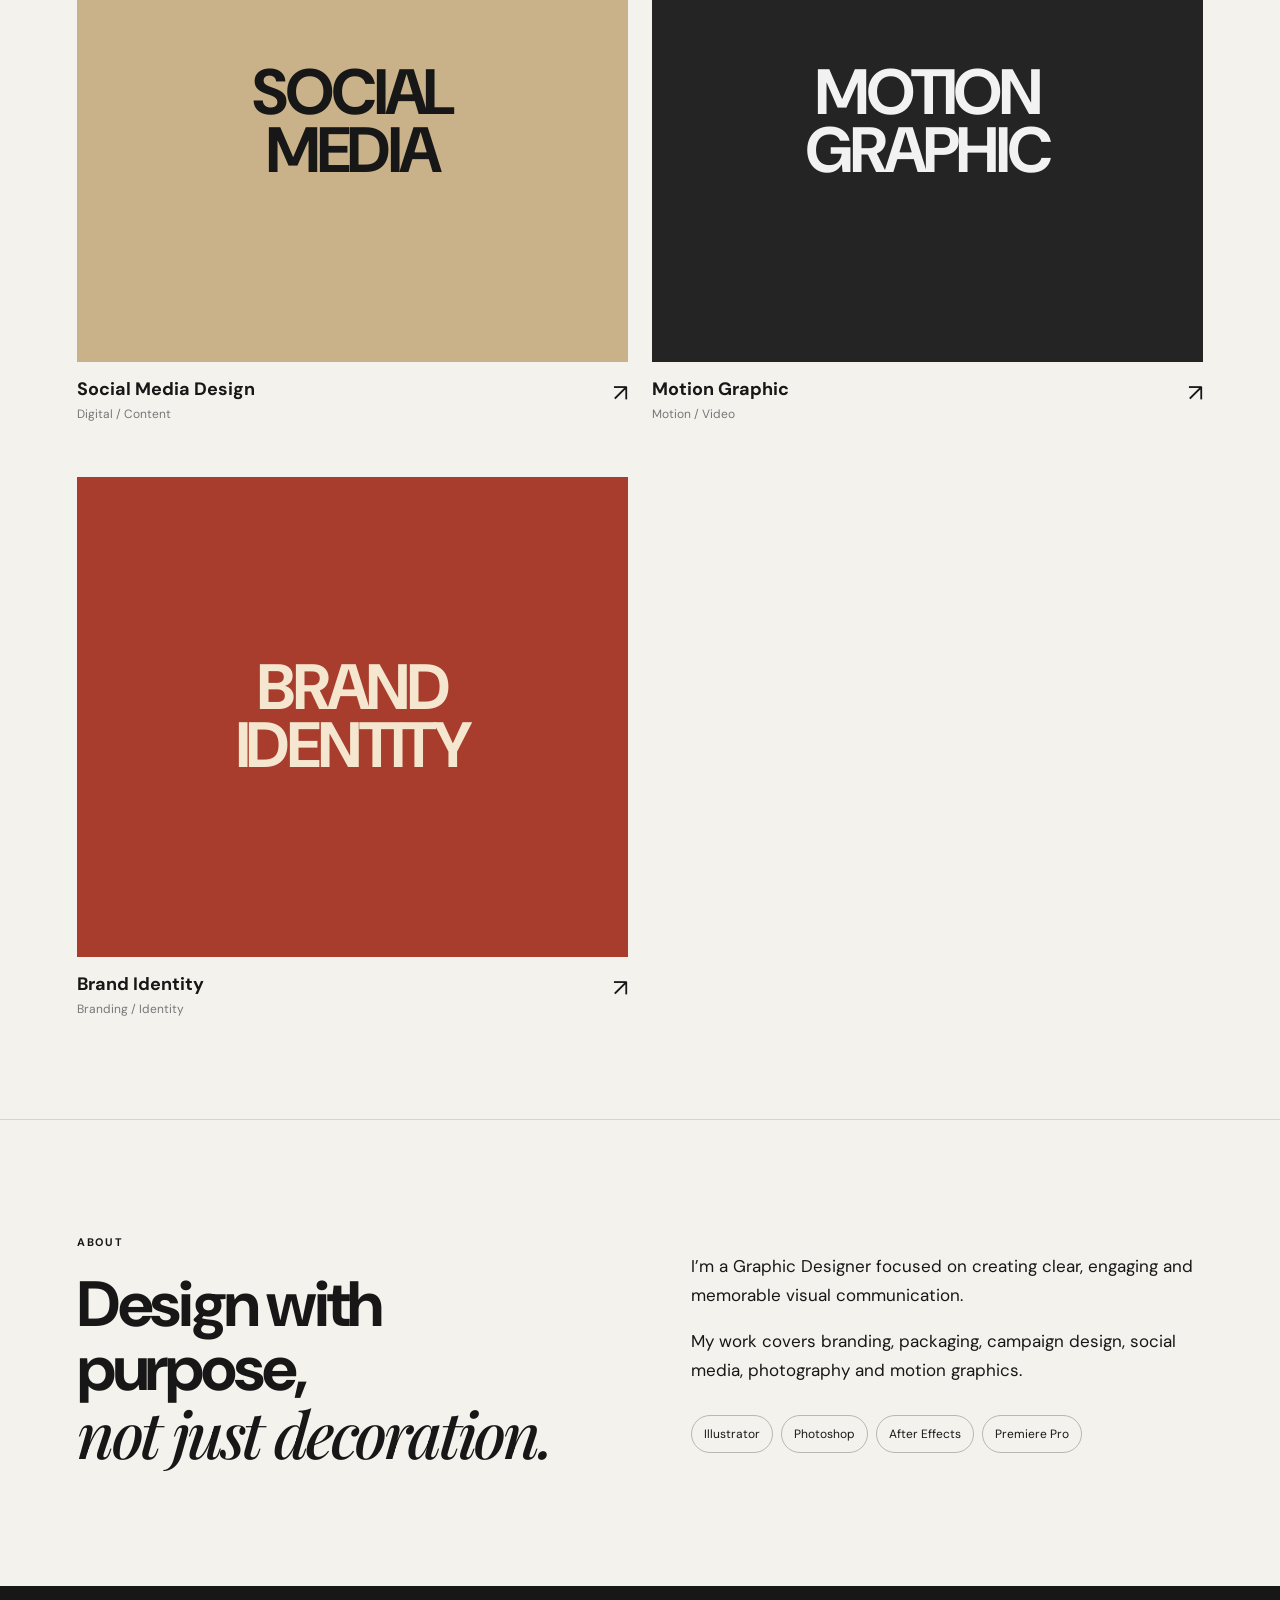
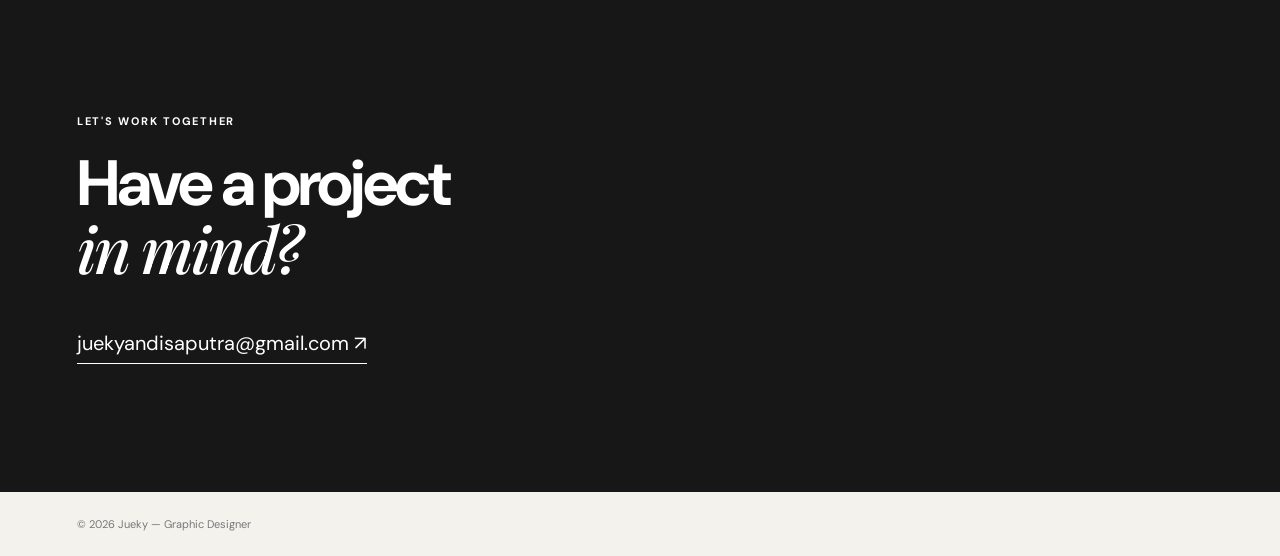
==== commit 767f4cd5: "Update index.html" ====
--- a/index.html
+++ b/index.html
@@ -100,8 +100,40 @@
 
 <footer>© 2026 Jueky — Graphic Designer</footer>
 <script src="script.js"></script>
-<audio autoplay loop controls>
+  
+<div id="music-player-box" style="position: fixed; bottom: 20px; right: 20px; z-index: 9999; background: #111; color: #fff; padding: 10px 18px; border-radius: 30px; display: flex; align-items: center; gap: 10px; cursor: pointer; box-shadow: 0 4px 12px rgba(0,0,0,0.3); font-family: sans-serif; font-size: 14px;">
+    <span id="play-icon" style="font-size: 16px;">▶</span>
+    <span id="music-text">Putar Musik</span>
+</div>
+
+<audio id="bg-music" loop>
     <source src="images/Jenny-menangisi.mp3" type="audio/mpeg">
 </audio>
+
+<script>
+    const musicBox = document.getElementById('music-player-box');
+    const music = document.getElementById('bg-music');
+    const playIcon = document.getElementById('play-icon');
+    const musicText = document.getElementById('music-text');
+
+    let isPlaying = false;
+
+    musicBox.addEventListener('click', function() {
+        if (isPlaying) {
+            music.pause();
+            playIcon.textContent = '▶';
+            musicText.textContent = 'Putar Musik';
+            isPlaying = false;
+        } else {
+            music.play().then(() => {
+                playIcon.textContent = '⏸';
+                musicText.textContent = 'Jeda Musik';
+                isPlaying = true;
+            }).catch(error => {
+                console.log("Gagal memutar audio: ", error);
+            });
+        }
+    });
+</script>
 </body>
 </html>
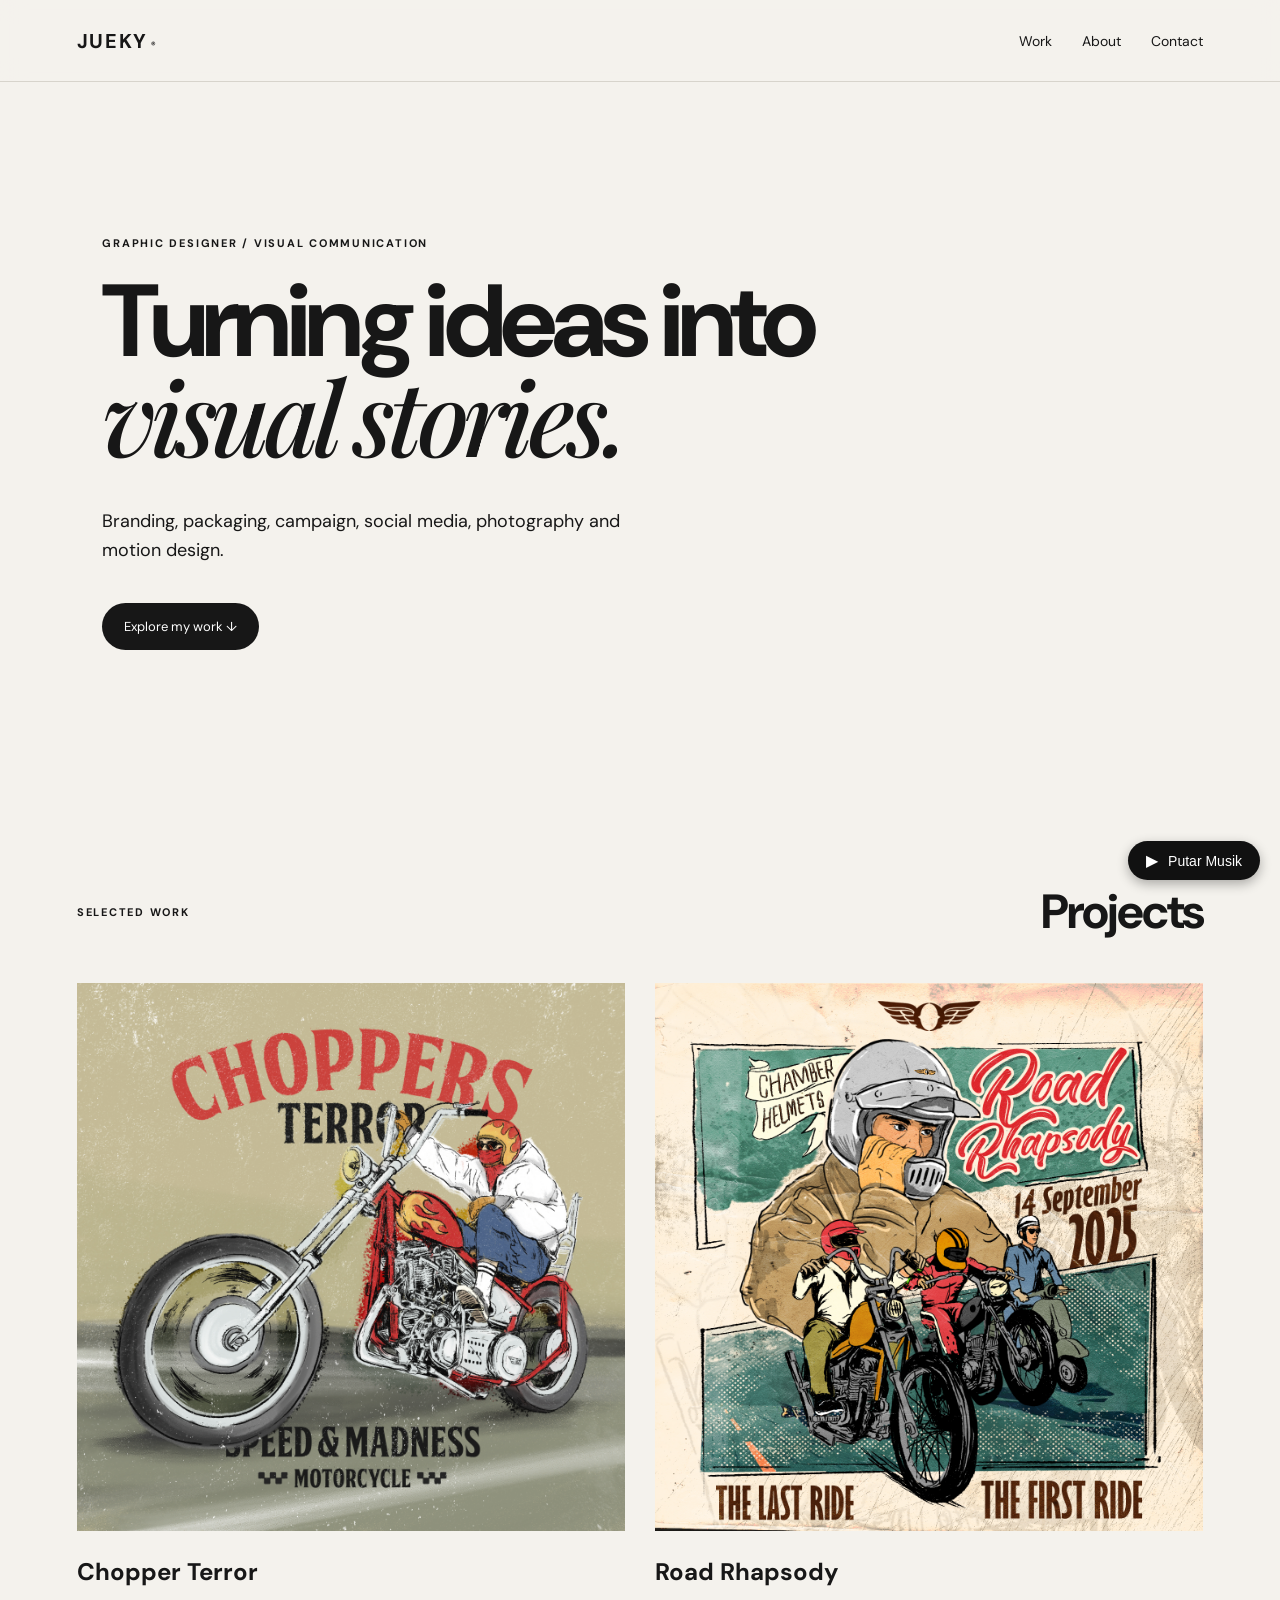
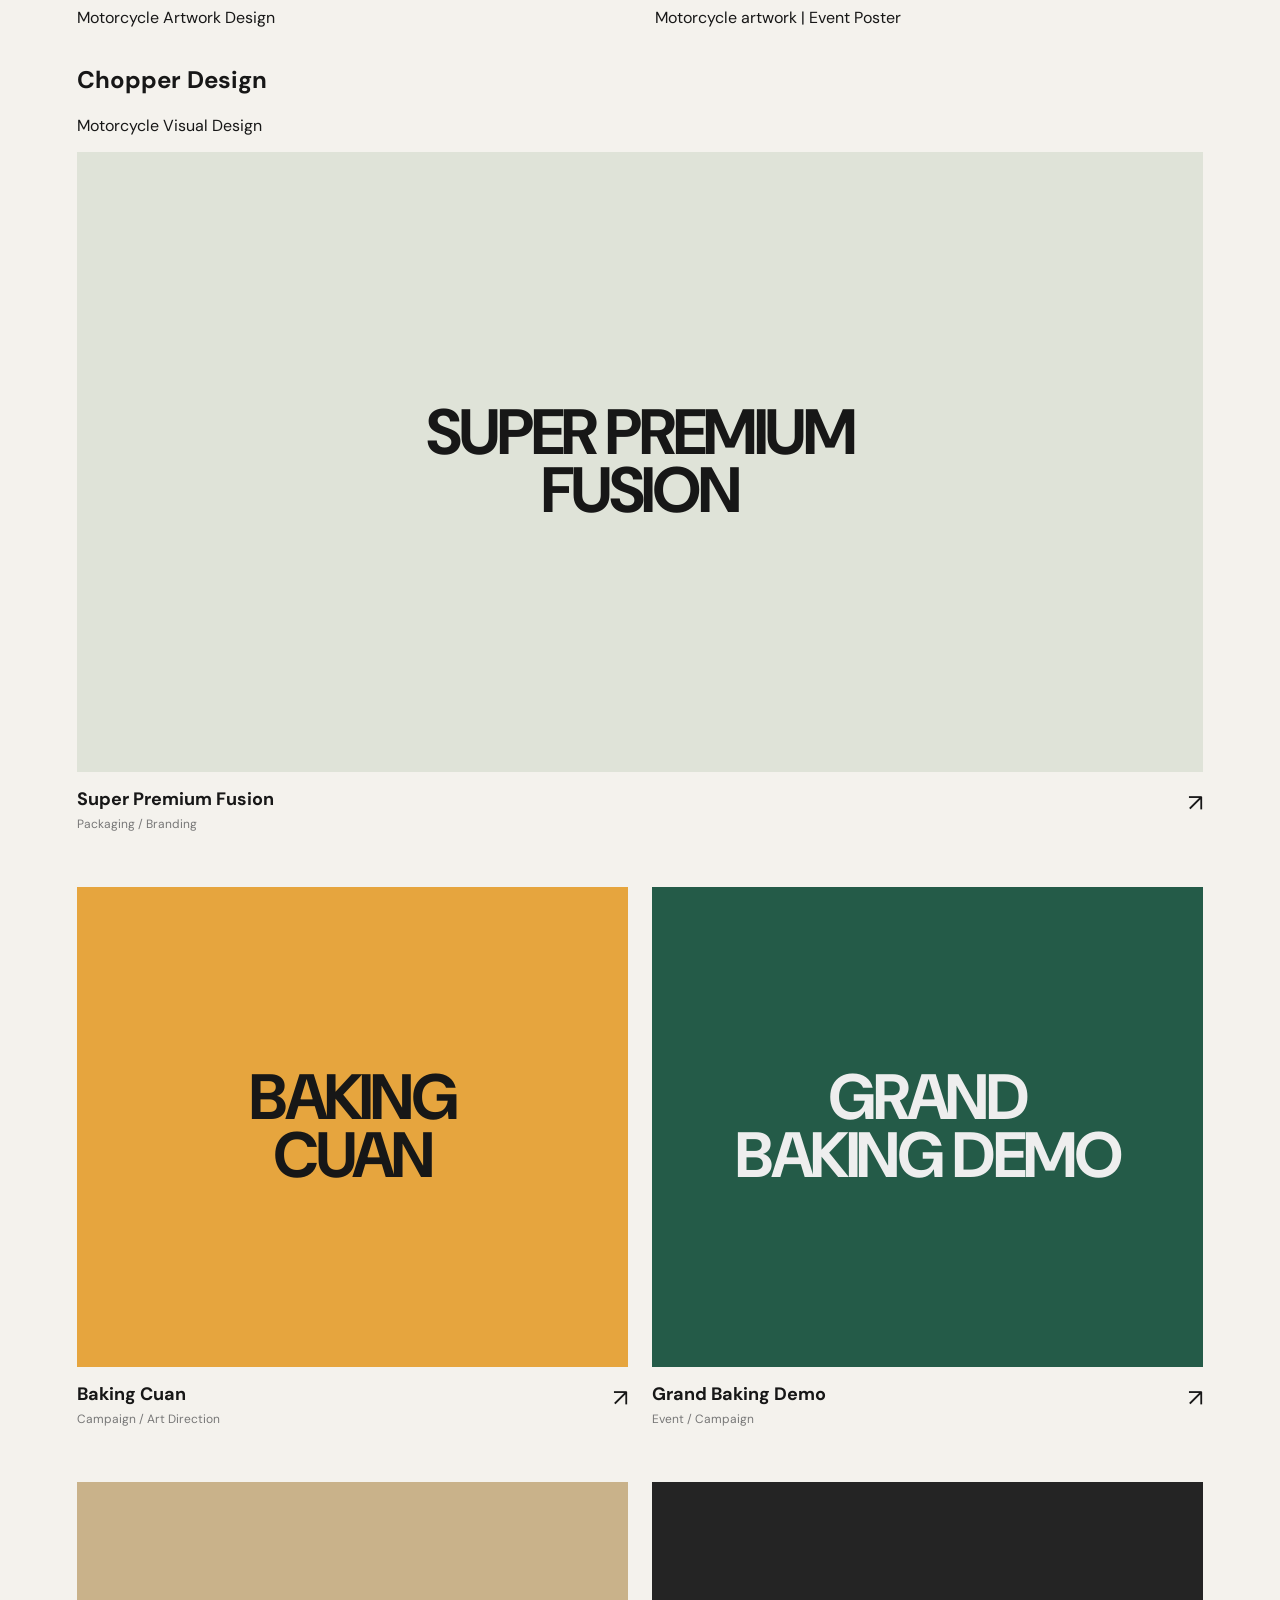
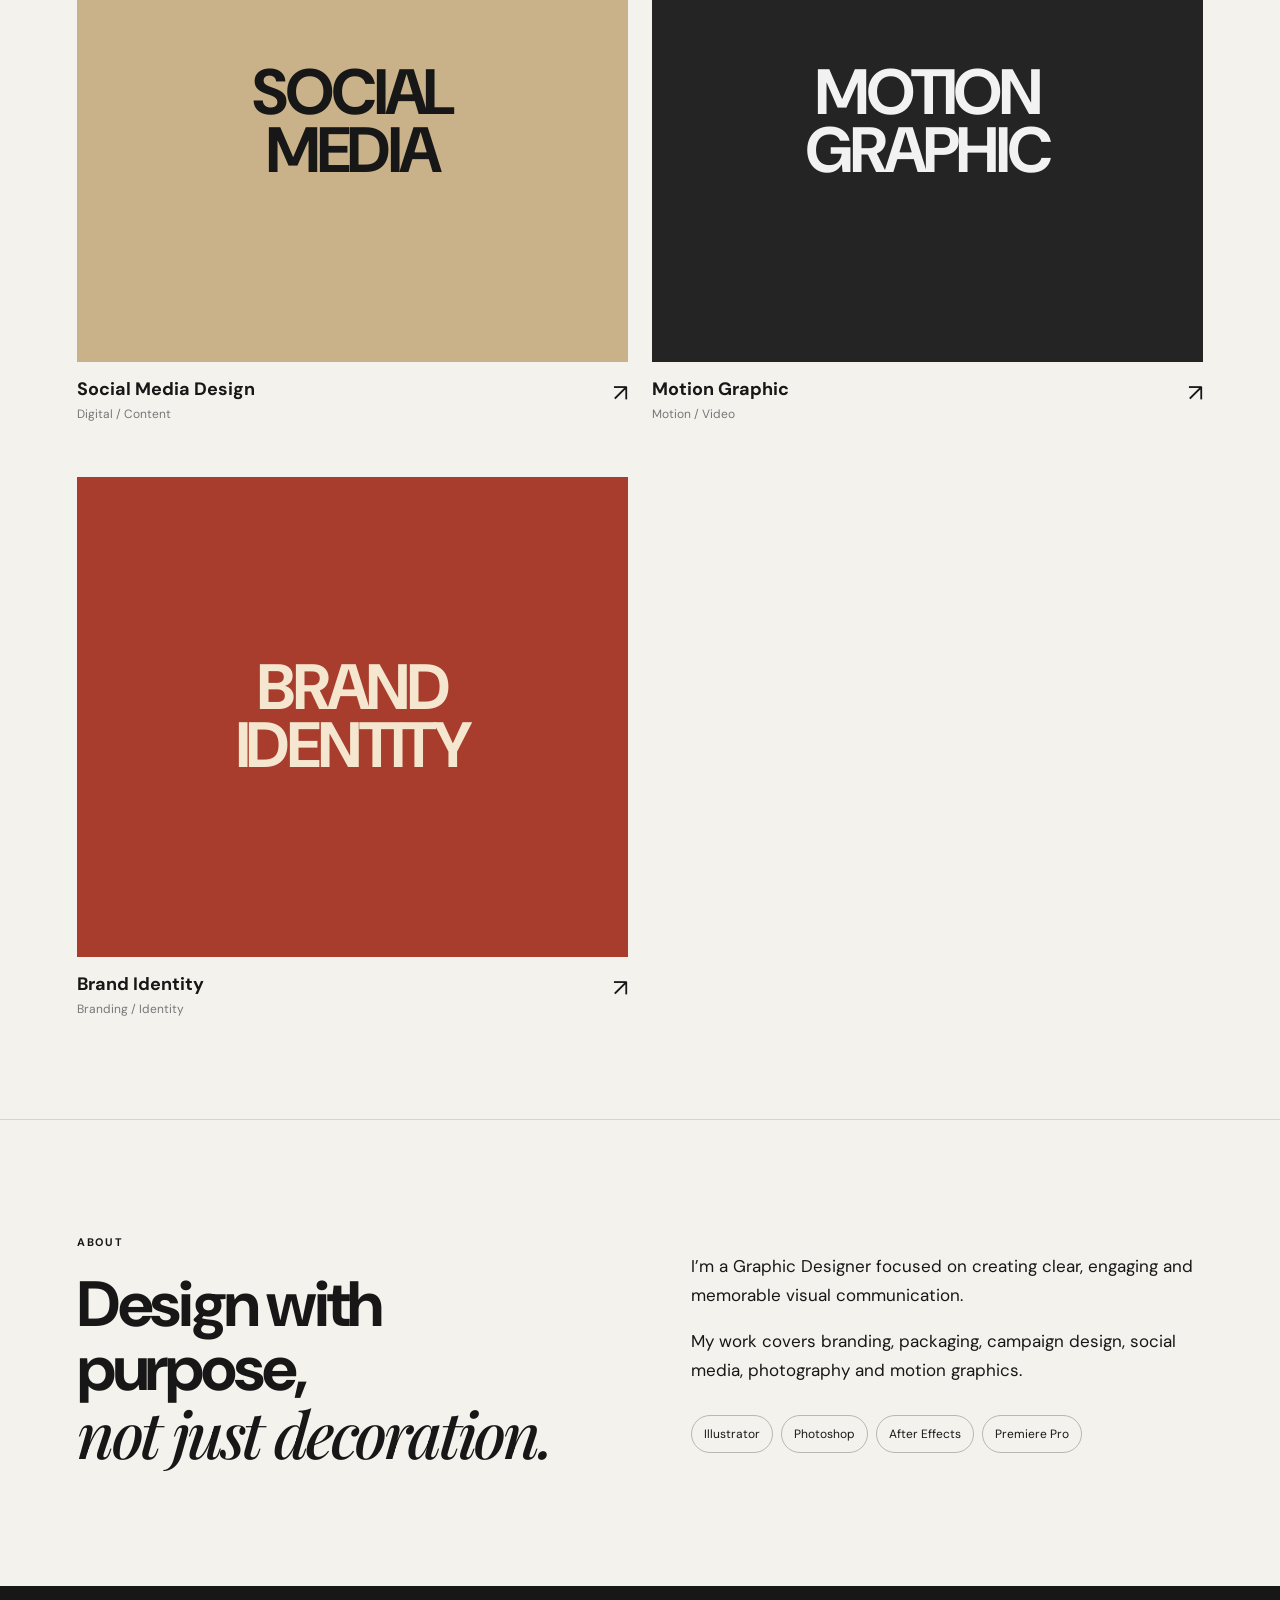
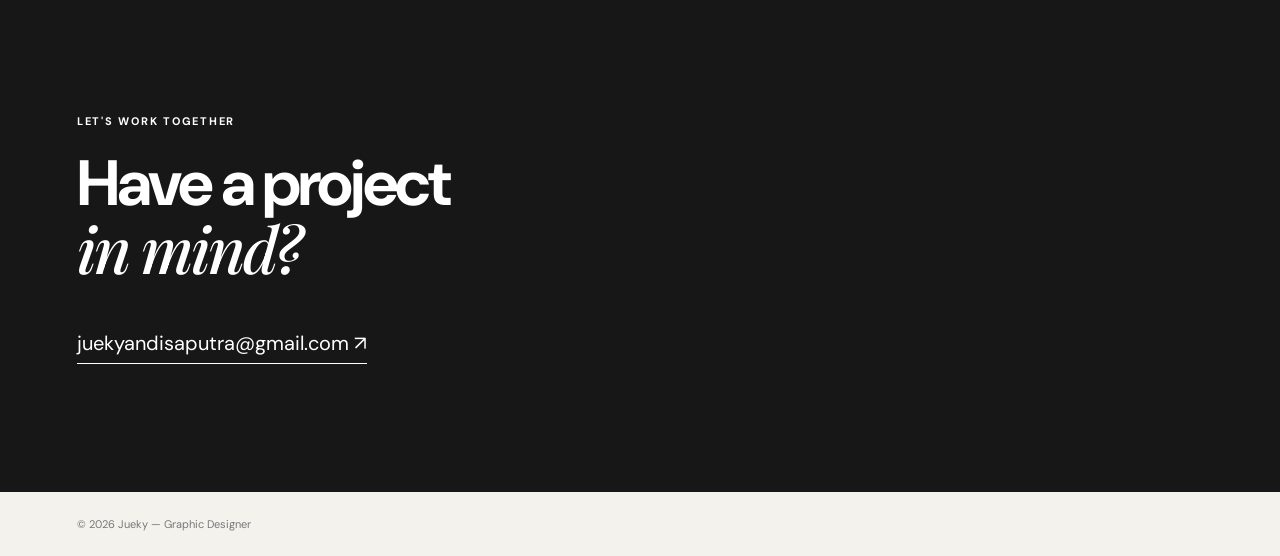
==== commit c579c66a: "Update index.html" ====
--- a/index.html
+++ b/index.html
@@ -20,7 +20,7 @@
 <main>
   <section class="hero">
     <p class="eyebrow">GRAPHIC DESIGNER / VISUAL COMMUNICATION</p>
-    <h1>Turning ideas into<br><em>visual stories.</em></h1>
+    <h1 class="hero-title">Turning ideas into<br><em>visual stories.</em></h1>
     <p class="intro">Branding, packaging, campaign, social media, photography and motion design.</p>
     <a class="button" href="#work">Explore my work ↓</a>
   </section>
--- a/style.css
+++ b/style.css
@@ -1,2 +1,16 @@
 @import url('https://fonts.googleapis.com/css2?family=DM+Sans:wght@400;500;700&family=Playfair+Display:ital,wght@0,500;1,500&display=swap');
 *{box-sizing:border-box}html{scroll-behavior:smooth}body{margin:0;background:#f4f2ed;color:#171717;font-family:"DM Sans",sans-serif}.nav{height:82px;padding:0 6vw;display:flex;align-items:center;justify-content:space-between;border-bottom:1px solid #d7d4cc;position:sticky;top:0;background:#f4f2edee;backdrop-filter:blur(12px);z-index:10}.logo{font-weight:700;letter-spacing:.08em;color:#171717;text-decoration:none;font-size:20px}.logo span{font-size:9px;margin-left:3px}nav{display:flex;gap:30px}nav a,.back{color:#171717;text-decoration:none;font-size:14px}.hero{padding:12vw 8vw 10vw;max-width:1100px}.eyebrow{font-size:11px;letter-spacing:.16em;font-weight:700;margin:0 0 24px}.hero h1{font-size:clamp(52px,8vw,110px);line-height:.92;letter-spacing:-.055em;margin:0}.hero em,.about em,.contact em{font-family:"Playfair Display",serif;font-weight:500}.intro{font-size:18px;max-width:520px;line-height:1.6;margin:38px 0}.button{display:inline-block;background:#171717;color:#fff;text-decoration:none;padding:15px 22px;border-radius:100px;font-size:13px}.work{padding:8vw 6vw}.section-head{display:flex;align-items:end;justify-content:space-between;margin-bottom:40px}.section-head h2{font-size:48px;margin:0;letter-spacing:-.04em}.grid{display:grid;grid-template-columns:repeat(2,1fr);gap:55px 24px}.project{text-decoration:none;color:#171717;display:block}.project-large{grid-column:span 2}.thumb{height:480px;display:flex;align-items:center;justify-content:center;font-size:clamp(30px,5vw,70px);font-weight:700;line-height:.9;letter-spacing:-.05em;padding:30px;transition:transform .4s ease;overflow:hidden}.project-large .thumb{height:620px}.thumb span{text-align:center}.thumb-1{background:#dfe3d8}.thumb-2{background:#e6a53e}.thumb-3{background:#245b48;color:#eee}.thumb-4{background:#c9b28a}.thumb-5{background:#242424;color:#f2f2f2}.thumb-6{background:#a83d2d;color:#f5e6cf}.project:hover .thumb{transform:translateY(-8px)}.project-info{display:flex;justify-content:space-between;align-items:start;padding-top:15px}.project-info h3{font-size:18px;margin:0 0 5px}.project-info p{font-size:12px;color:#777;margin:0}.project-info>span{font-size:24px}.about{border-top:1px solid #d7d4cc;padding:9vw 6vw;display:grid;grid-template-columns:1fr 1fr;gap:8vw}.about h2,.contact h2{font-size:clamp(38px,5vw,70px);line-height:1;margin:0;letter-spacing:-.05em}.about-copy{max-width:550px;font-size:17px;line-height:1.7}.skills{display:flex;flex-wrap:wrap;gap:8px;margin-top:30px}.skills span{border:1px solid #bbb7ae;padding:8px 12px;border-radius:50px;font-size:12px}.contact{background:#171717;color:#fff;padding:10vw 6vw}.contact-link{display:inline-block;color:#fff;margin-top:45px;font-size:20px;border-bottom:1px solid #fff;text-decoration:none;padding-bottom:7px}footer{padding:25px 6vw;font-size:11px;color:#777}.case{padding:8vw 8vw}.case-top{max-width:900px}.case h1{font-size:clamp(52px,8vw,110px);line-height:.9;letter-spacing:-.055em;margin:0}.case-intro{font-size:20px;line-height:1.5;max-width:700px;margin:35px 0 70px}.case-hero{height:65vh;display:flex;align-items:center;justify-content:center;font-size:clamp(35px,7vw,100px);font-weight:700;line-height:.9;letter-spacing:-.05em;text-align:center}.case-meta{display:grid;grid-template-columns:repeat(3,1fr);border-bottom:1px solid #d7d4cc;padding:35px 0;gap:20px}.case-meta small{display:block;font-size:10px;letter-spacing:.15em;color:#777;margin-bottom:10px}.case-meta strong{font-size:14px}.case-body{display:grid;grid-template-columns:1fr 1fr;gap:8vw;padding:8vw 0}.case-body h2{font-size:35px;margin:0}.case-body p{font-size:17px;line-height:1.8;margin:0}.case-images{display:grid;grid-template-columns:1fr 1fr;gap:20px}.placeholder{height:430px;background:#dedbd4;display:flex;align-items:center;justify-content:center;color:#999;font-size:11px;letter-spacing:.12em}.back{font-size:13px}@media(max-width:700px){.nav{height:70px;padding:0 5vw}nav{gap:15px}nav a{font-size:12px}.hero{padding:22vw 6vw 18vw}.grid{grid-template-columns:1fr;gap:40px}.project-large{grid-column:auto}.thumb,.project-large .thumb{height:380px}.about,.case-body{grid-template-columns:1fr;gap:45px}.section-head{display:block}.section-head h2{margin-top:10px}.case{padding:15vw 6vw}.case-hero{height:45vh}.case-meta{grid-template-columns:1fr}.case-images{grid-template-columns:1fr}.placeholder{height:300px}}
+@keyframes slideInLeft {
+    0% {
+        opacity: 0;
+        transform: translateX(-50px);
+    }
+    100% {
+        opacity: 1;
+        transform: translateX(0);
+    }
+}
+
+.hero-title {
+    animation: slideInLeft 1s ease-out forwards;
+}
